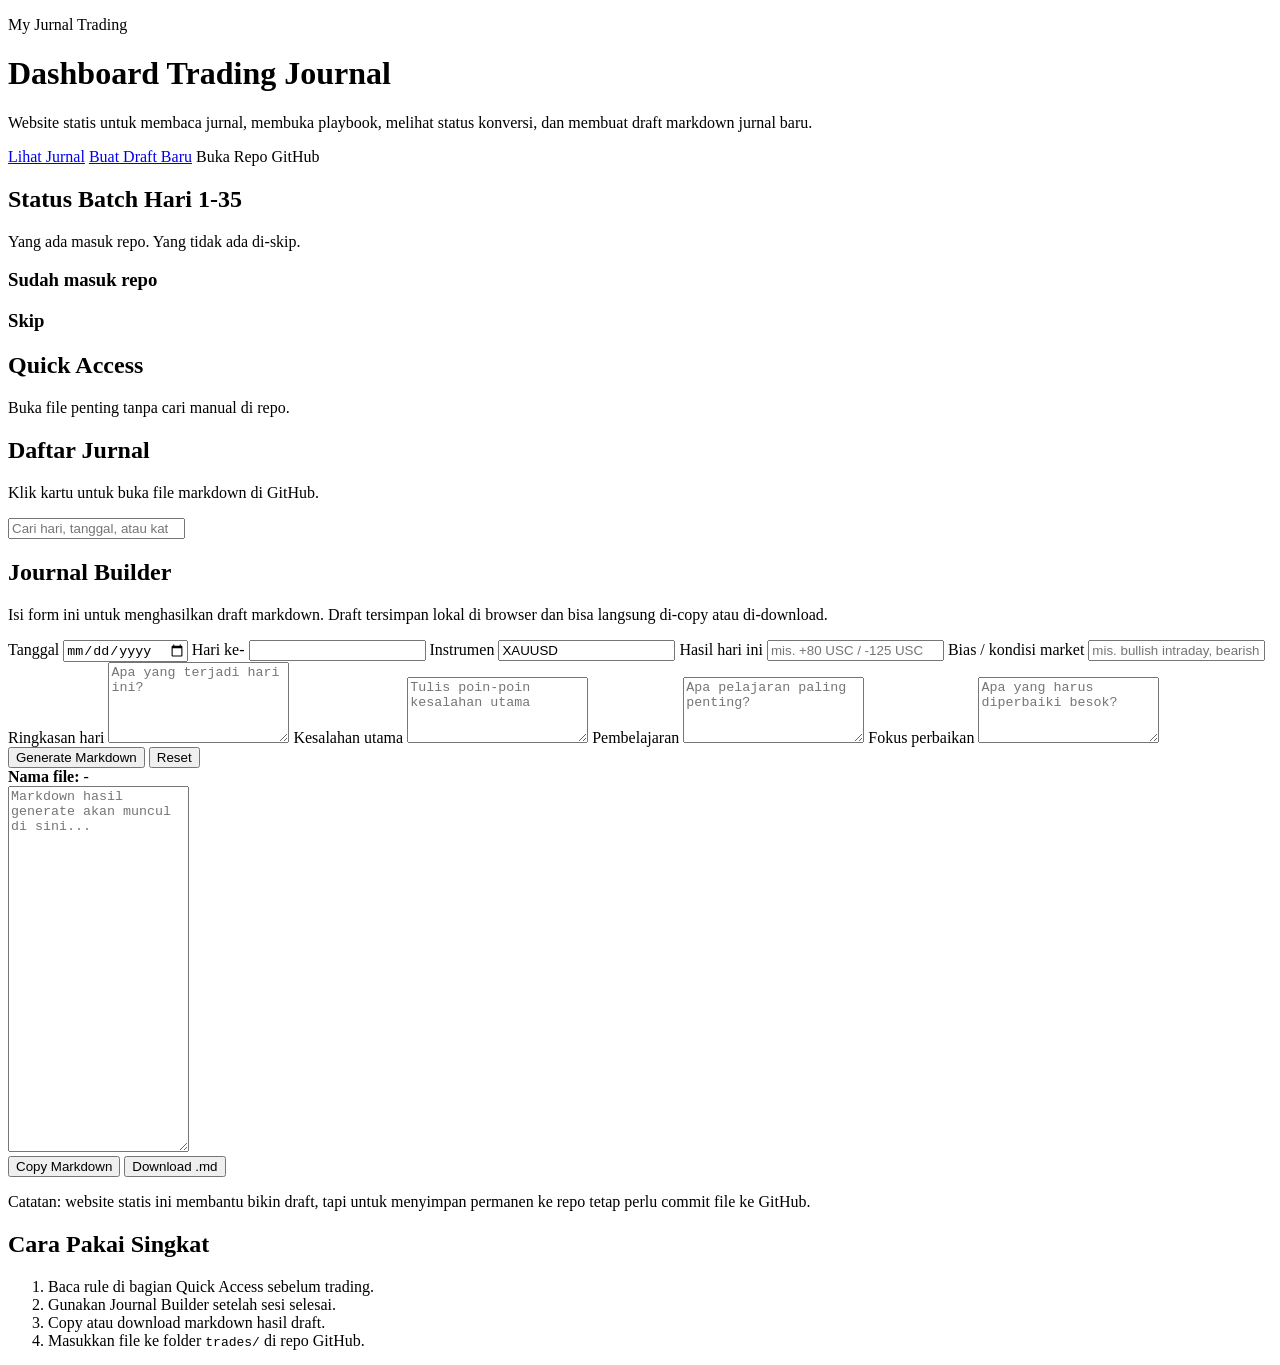
==== docs/index.html @ 9f1a11ec "Add GitHub Pages journal dashboard" ====
<!DOCTYPE html>
<html lang="id">
<head>
  <meta charset="UTF-8" />
  <meta name="viewport" content="width=device-width, initial-scale=1.0" />
  <title>My Jurnal Trading Dashboard</title>
  <link rel="stylesheet" href="./styles.css" />
</head>
<body>
  <header class="hero">
    <div class="hero-inner">
      <p class="eyebrow">My Jurnal Trading</p>
      <h1>Dashboard Trading Journal</h1>
      <p class="subtitle">Website statis untuk membaca jurnal, membuka playbook, melihat status konversi, dan membuat draft markdown jurnal baru.</p>
      <div class="hero-actions">
        <a class="btn primary" href="#journals">Lihat Jurnal</a>
        <a class="btn" href="#builder">Buat Draft Baru</a>
        <a class="btn" id="repo-link" target="_blank" rel="noreferrer">Buka Repo GitHub</a>
      </div>
    </div>
  </header>

  <main class="container">
    <section class="stats-grid" id="dashboard-stats"></section>

    <section class="panel">
      <div class="panel-head">
        <div>
          <h2>Status Batch Hari 1-35</h2>
          <p>Yang ada masuk repo. Yang tidak ada di-skip.</p>
        </div>
      </div>
      <div class="status-grid">
        <div>
          <h3>Sudah masuk repo</h3>
          <ul id="done-list" class="chip-list"></ul>
        </div>
        <div>
          <h3>Skip</h3>
          <ul id="skip-list" class="chip-list"></ul>
        </div>
      </div>
    </section>

    <section class="panel" id="playbook">
      <div class="panel-head">
        <div>
          <h2>Quick Access</h2>
          <p>Buka file penting tanpa cari manual di repo.</p>
        </div>
      </div>
      <div class="link-grid" id="quick-links"></div>
    </section>

    <section class="panel" id="journals">
      <div class="panel-head split">
        <div>
          <h2>Daftar Jurnal</h2>
          <p>Klik kartu untuk buka file markdown di GitHub.</p>
        </div>
        <input id="journal-search" class="search" type="search" placeholder="Cari hari, tanggal, atau kata kunci..." />
      </div>
      <div id="journal-grid" class="journal-grid"></div>
    </section>

    <section class="panel" id="builder">
      <div class="panel-head">
        <div>
          <h2>Journal Builder</h2>
          <p>Isi form ini untuk menghasilkan draft markdown. Draft tersimpan lokal di browser dan bisa langsung di-copy atau di-download.</p>
        </div>
      </div>
      <div class="builder-layout">
        <form id="journal-form" class="builder-form">
          <label>
            Tanggal
            <input type="date" id="entry-date" required />
          </label>
          <label>
            Hari ke-
            <input type="number" id="entry-day" min="1" required />
          </label>
          <label>
            Instrumen
            <input type="text" id="entry-instrument" placeholder="XAUUSD" value="XAUUSD" />
          </label>
          <label>
            Hasil hari ini
            <input type="text" id="entry-result" placeholder="mis. +80 USC / -125 USC" />
          </label>
          <label>
            Bias / kondisi market
            <input type="text" id="entry-bias" placeholder="mis. bullish intraday, bearish HTF" />
          </label>
          <label>
            Ringkasan hari
            <textarea id="entry-summary" rows="5" placeholder="Apa yang terjadi hari ini?"></textarea>
          </label>
          <label>
            Kesalahan utama
            <textarea id="entry-mistakes" rows="4" placeholder="Tulis poin-poin kesalahan utama"></textarea>
          </label>
          <label>
            Pembelajaran
            <textarea id="entry-lessons" rows="4" placeholder="Apa pelajaran paling penting?"></textarea>
          </label>
          <label>
            Fokus perbaikan
            <textarea id="entry-focus" rows="4" placeholder="Apa yang harus diperbaiki besok?"></textarea>
          </label>
          <div class="builder-actions">
            <button type="submit" class="btn primary">Generate Markdown</button>
            <button type="button" class="btn" id="clear-form">Reset</button>
          </div>
        </form>

        <div class="builder-output">
          <div class="output-meta">
            <strong>Nama file:</strong> <span id="suggested-filename">-</span>
          </div>
          <textarea id="markdown-output" rows="24" placeholder="Markdown hasil generate akan muncul di sini..."></textarea>
          <div class="builder-actions">
            <button type="button" class="btn primary" id="copy-markdown">Copy Markdown</button>
            <button type="button" class="btn" id="download-markdown">Download .md</button>
          </div>
          <p class="note">Catatan: website statis ini membantu bikin draft, tapi untuk menyimpan permanen ke repo tetap perlu commit file ke GitHub.</p>
        </div>
      </div>
    </section>

    <section class="panel">
      <div class="panel-head">
        <div>
          <h2>Cara Pakai Singkat</h2>
        </div>
      </div>
      <ol class="howto">
        <li>Baca rule di bagian Quick Access sebelum trading.</li>
        <li>Gunakan Journal Builder setelah sesi selesai.</li>
        <li>Copy atau download markdown hasil draft.</li>
        <li>Masukkan file ke folder <code>trades/</code> di repo GitHub.</li>
      </ol>
    </section>
  </main>

  <script src="./app.js"></script>
</body>
</html>
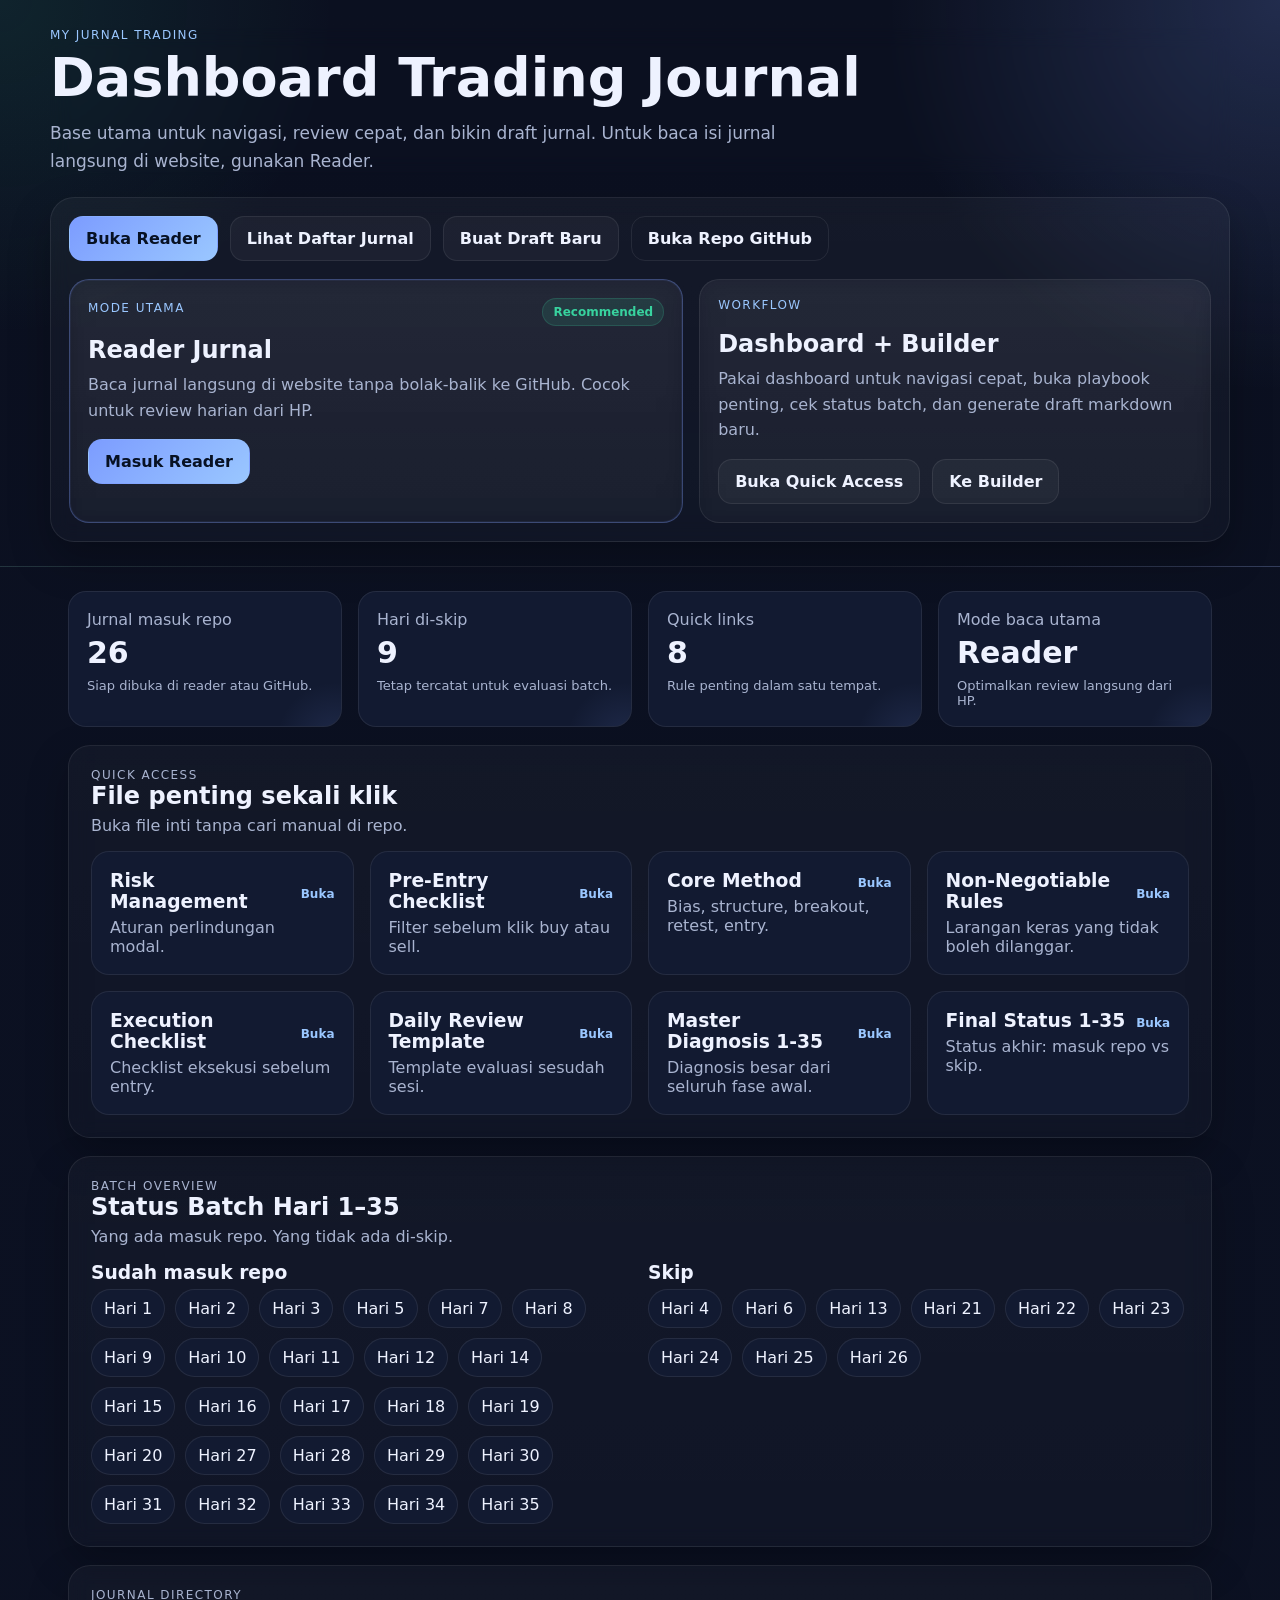
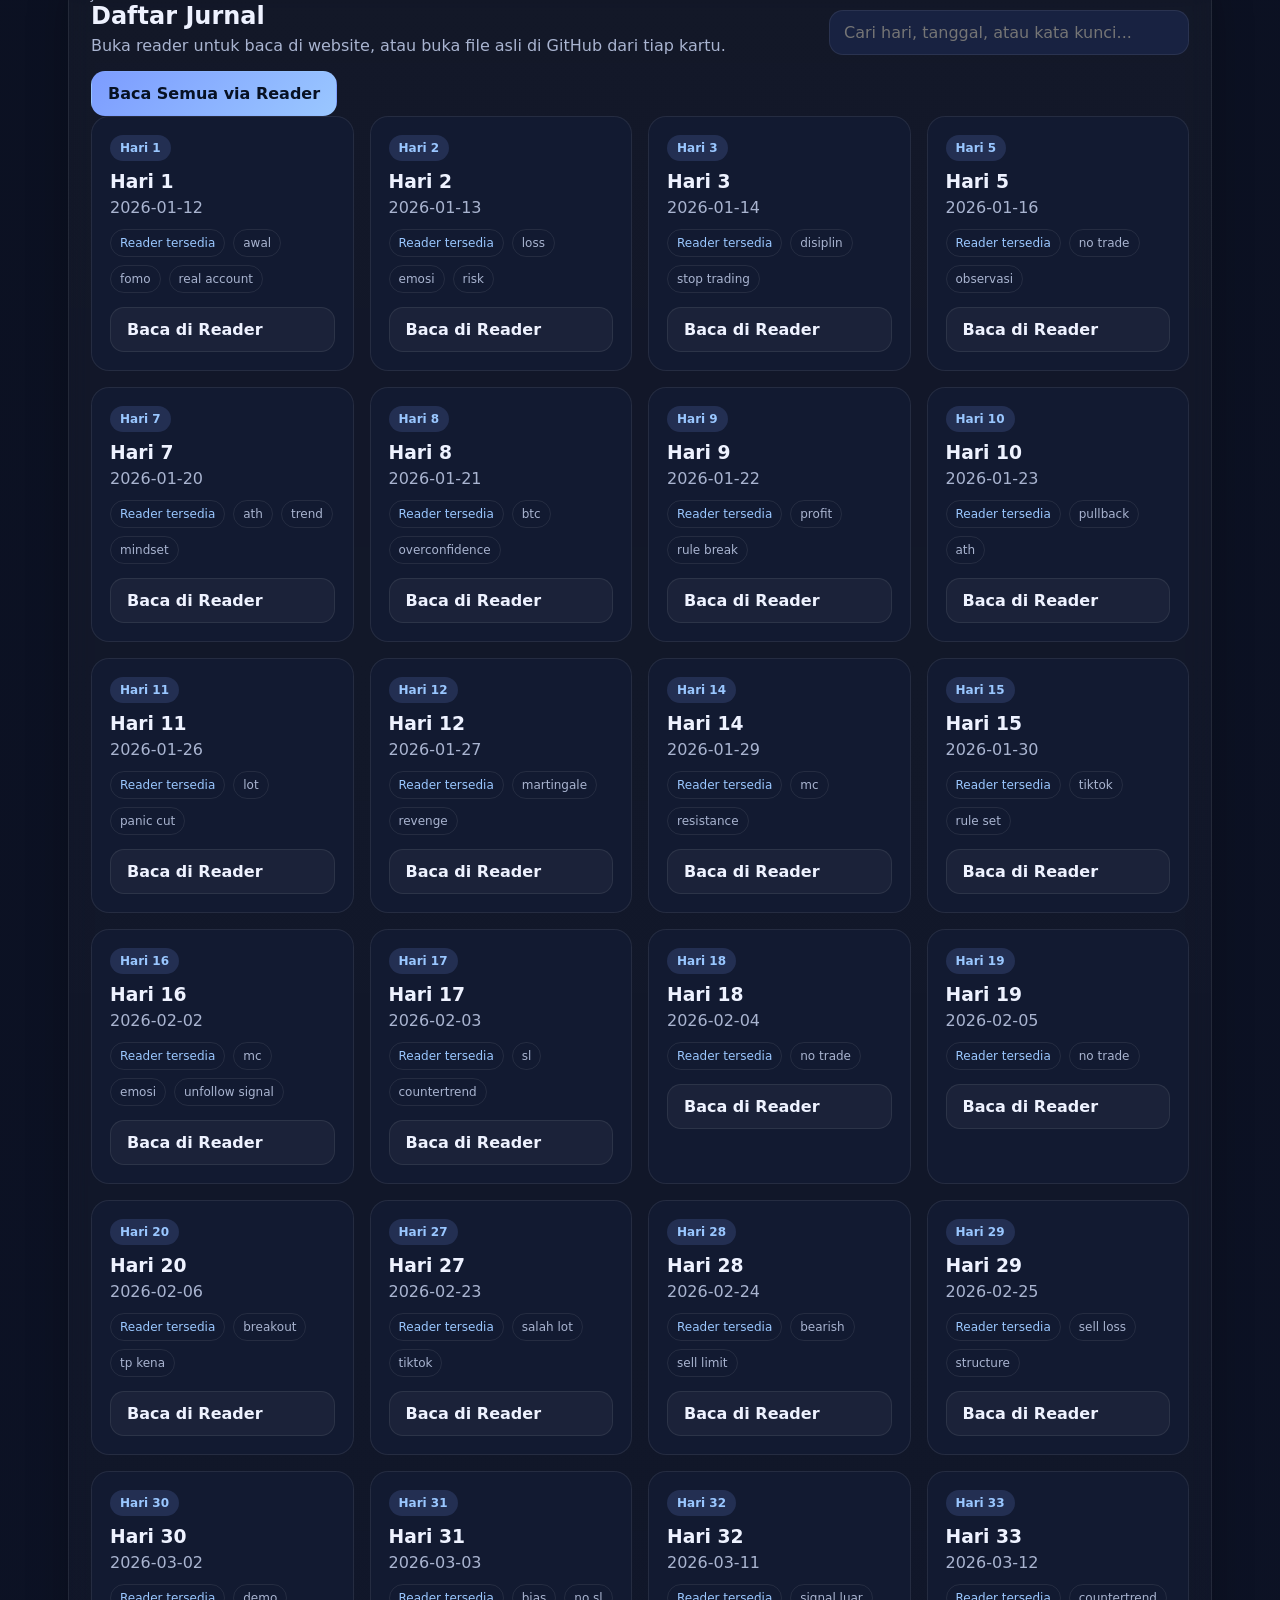
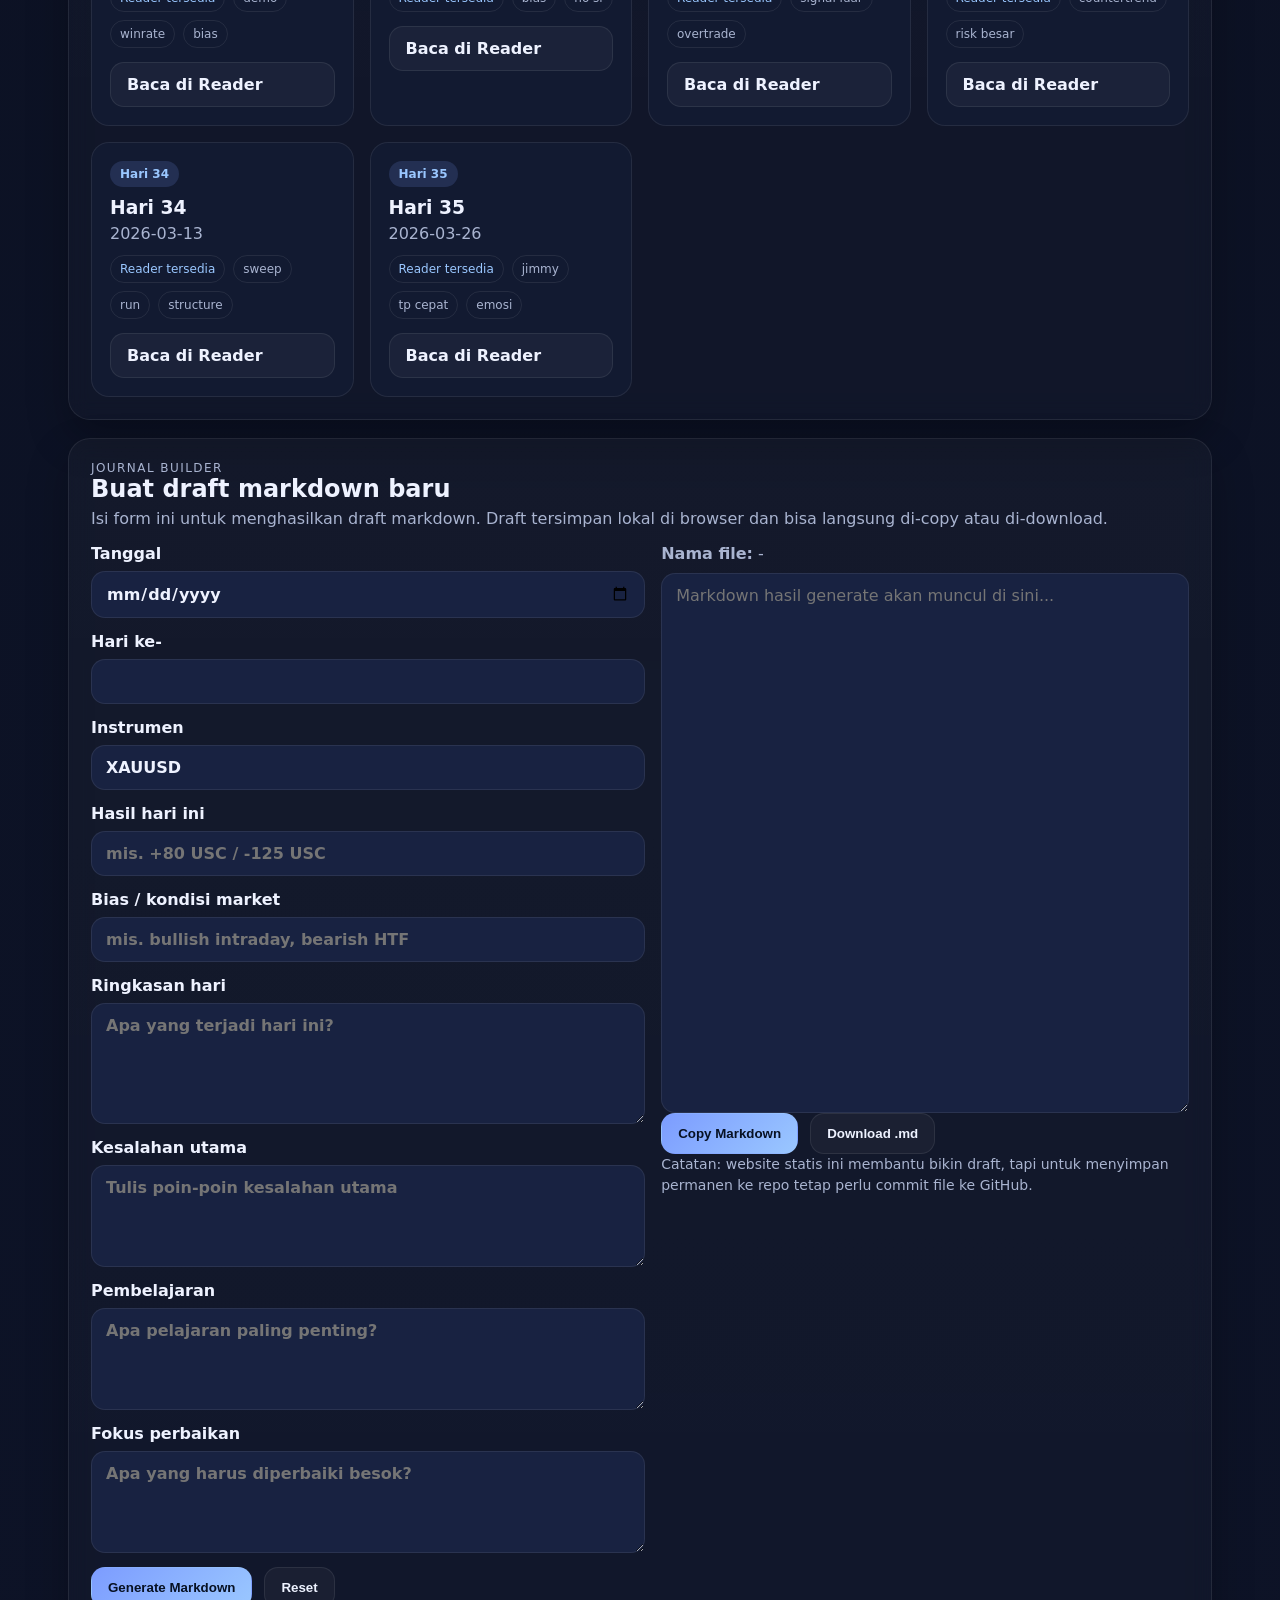
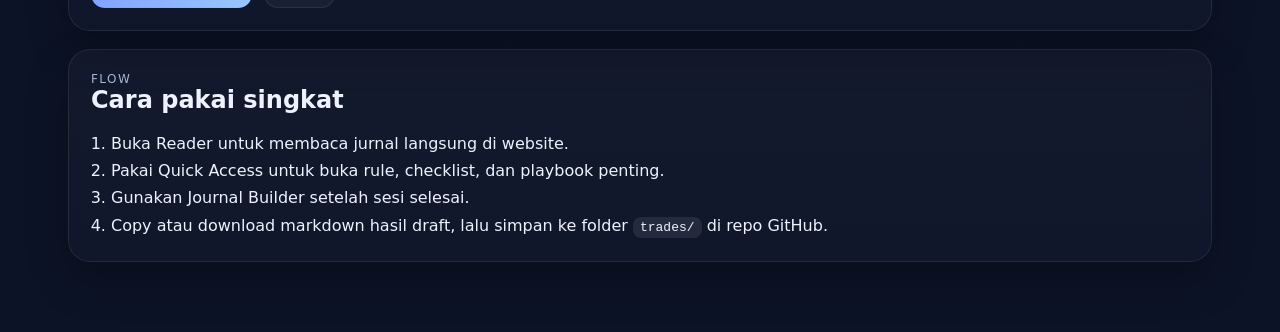
==== commit c89caa9d: "Refresh dashboard UX for reader-first mobile flow" ====
--- a/docs/index.html
+++ b/docs/index.html
@@ -4,18 +4,51 @@
   <meta charset="UTF-8" />
   <meta name="viewport" content="width=device-width, initial-scale=1.0" />
   <title>My Jurnal Trading Dashboard</title>
+  <meta name="description" content="Dashboard jurnal trading untuk navigasi cepat, membaca jurnal langsung, dan membuat draft markdown baru." />
   <link rel="stylesheet" href="./styles.css" />
 </head>
 <body>
   <header class="hero">
     <div class="hero-inner">
-      <p class="eyebrow">My Jurnal Trading</p>
-      <h1>Dashboard Trading Journal</h1>
-      <p class="subtitle">Website statis untuk membaca jurnal, membuka playbook, melihat status konversi, dan membuat draft markdown jurnal baru.</p>
-      <div class="hero-actions">
-        <a class="btn primary" href="#journals">Lihat Jurnal</a>
-        <a class="btn" href="#builder">Buat Draft Baru</a>
-        <a class="btn" id="repo-link" target="_blank" rel="noreferrer">Buka Repo GitHub</a>
+      <div class="hero-copy">
+        <p class="eyebrow">My Jurnal Trading</p>
+        <h1>Dashboard Trading Journal</h1>
+        <p class="subtitle">Base utama untuk navigasi, review cepat, dan bikin draft jurnal. Untuk baca isi jurnal langsung di website, gunakan Reader.</p>
+      </div>
+
+      <div class="hero-shell">
+        <div class="hero-actions">
+          <a class="btn primary" href="./reader.html">Buka Reader</a>
+          <a class="btn" href="#journals">Lihat Daftar Jurnal</a>
+          <a class="btn" href="#builder">Buat Draft Baru</a>
+          <a class="btn ghost" id="repo-link" target="_blank" rel="noreferrer">Buka Repo GitHub</a>
+        </div>
+
+        <section class="feature-spotlight" aria-label="Mode utama website">
+          <article class="mode-card featured">
+            <div class="mode-head">
+              <span class="mode-kicker">Mode utama</span>
+              <span class="mode-chip">Recommended</span>
+            </div>
+            <h2>Reader Jurnal</h2>
+            <p>Baca jurnal langsung di website tanpa bolak-balik ke GitHub. Cocok untuk review harian dari HP.</p>
+            <div class="mode-actions">
+              <a class="btn primary" href="./reader.html">Masuk Reader</a>
+            </div>
+          </article>
+
+          <article class="mode-card">
+            <div class="mode-head">
+              <span class="mode-kicker">Workflow</span>
+            </div>
+            <h2>Dashboard + Builder</h2>
+            <p>Pakai dashboard untuk navigasi cepat, buka playbook penting, cek status batch, dan generate draft markdown baru.</p>
+            <div class="mode-actions">
+              <a class="btn" href="#playbook">Buka Quick Access</a>
+              <a class="btn" href="#builder">Ke Builder</a>
+            </div>
+          </article>
+        </section>
       </div>
     </div>
   </header>
@@ -23,10 +56,22 @@
   <main class="container">
     <section class="stats-grid" id="dashboard-stats"></section>
 
+    <section class="panel" id="playbook">
+      <div class="panel-head">
+        <div>
+          <p class="section-kicker">Quick Access</p>
+          <h2>File penting sekali klik</h2>
+          <p>Buka file inti tanpa cari manual di repo.</p>
+        </div>
+      </div>
+      <div class="link-grid" id="quick-links"></div>
+    </section>
+
     <section class="panel">
       <div class="panel-head">
         <div>
-          <h2>Status Batch Hari 1-35</h2>
+          <p class="section-kicker">Batch Overview</p>
+          <h2>Status Batch Hari 1–35</h2>
           <p>Yang ada masuk repo. Yang tidak ada di-skip.</p>
         </div>
       </div>
@@ -42,23 +87,19 @@
       </div>
     </section>
 
-    <section class="panel" id="playbook">
-      <div class="panel-head">
-        <div>
-          <h2>Quick Access</h2>
-          <p>Buka file penting tanpa cari manual di repo.</p>
-        </div>
-      </div>
-      <div class="link-grid" id="quick-links"></div>
-    </section>
-
     <section class="panel" id="journals">
       <div class="panel-head split">
         <div>
+          <p class="section-kicker">Journal Directory</p>
           <h2>Daftar Jurnal</h2>
-          <p>Klik kartu untuk buka file markdown di GitHub.</p>
+          <p>Buka reader untuk baca di website, atau buka file asli di GitHub dari tiap kartu.</p>
         </div>
-        <input id="journal-search" class="search" type="search" placeholder="Cari hari, tanggal, atau kata kunci..." />
+        <div class="search-wrap">
+          <input id="journal-search" class="search" type="search" placeholder="Cari hari, tanggal, atau kata kunci..." />
+        </div>
+      </div>
+      <div class="section-actions">
+        <a class="btn primary" href="./reader.html">Baca Semua via Reader</a>
       </div>
       <div id="journal-grid" class="journal-grid"></div>
     </section>
@@ -66,7 +107,8 @@
     <section class="panel" id="builder">
       <div class="panel-head">
         <div>
-          <h2>Journal Builder</h2>
+          <p class="section-kicker">Journal Builder</p>
+          <h2>Buat draft markdown baru</h2>
           <p>Isi form ini untuk menghasilkan draft markdown. Draft tersimpan lokal di browser dan bisa langsung di-copy atau di-download.</p>
         </div>
       </div>
@@ -131,18 +173,19 @@
     <section class="panel">
       <div class="panel-head">
         <div>
-          <h2>Cara Pakai Singkat</h2>
+          <p class="section-kicker">Flow</p>
+          <h2>Cara pakai singkat</h2>
         </div>
       </div>
       <ol class="howto">
-        <li>Baca rule di bagian Quick Access sebelum trading.</li>
+        <li>Buka Reader untuk membaca jurnal langsung di website.</li>
+        <li>Pakai Quick Access untuk buka rule, checklist, dan playbook penting.</li>
         <li>Gunakan Journal Builder setelah sesi selesai.</li>
-        <li>Copy atau download markdown hasil draft.</li>
-        <li>Masukkan file ke folder <code>trades/</code> di repo GitHub.</li>
+        <li>Copy atau download markdown hasil draft, lalu simpan ke folder <code>trades/</code> di repo GitHub.</li>
       </ol>
     </section>
   </main>
 
   <script src="./app.js"></script>
 </body>
-</html>+</html>
--- a/docs/styles.css
+++ b/docs/styles.css
@@ -0,0 +1,484 @@
+:root {
+  --bg: #0b1020;
+  --bg-2: #0d1327;
+  --panel: #121a31;
+  --panel-2: #182241;
+  --panel-3: #0f1730;
+  --text: #eef2ff;
+  --muted: #a9b4d0;
+  --primary: #7c9cff;
+  --primary-2: #9ac7ff;
+  --border: rgba(255,255,255,0.08);
+  --border-strong: rgba(124,156,255,0.28);
+  --good: #38d39f;
+  --warn: #ffb648;
+  --shadow: 0 18px 40px rgba(0,0,0,0.25);
+}
+
+* { box-sizing: border-box; }
+html { scroll-behavior: smooth; }
+body {
+  margin: 0;
+  font-family: Inter, ui-sans-serif, system-ui, -apple-system, BlinkMacSystemFont, "Segoe UI", sans-serif;
+  background: linear-gradient(180deg, var(--bg) 0%, var(--bg-2) 100%);
+  color: var(--text);
+}
+
+a { color: inherit; }
+
+.hero {
+  padding: 28px 18px 24px;
+  border-bottom: 1px solid var(--border);
+  background:
+    radial-gradient(circle at top right, rgba(124,156,255,0.20), transparent 28%),
+    radial-gradient(circle at top left, rgba(56,211,159,0.10), transparent 24%);
+}
+
+.hero-inner,
+.container {
+  max-width: 1180px;
+  margin: 0 auto;
+}
+
+.hero-inner {
+  display: grid;
+  gap: 22px;
+}
+
+.hero-copy,
+.hero-shell,
+.panel,
+.stat-card,
+.link-card,
+.journal-card,
+.mode-card {
+  backdrop-filter: blur(10px);
+}
+
+.hero-shell {
+  background: linear-gradient(180deg, rgba(255,255,255,0.04), rgba(255,255,255,0.025));
+  border: 1px solid var(--border);
+  border-radius: 24px;
+  padding: 18px;
+  box-shadow: var(--shadow);
+}
+
+.eyebrow,
+.section-kicker,
+.mode-kicker {
+  color: var(--primary-2);
+  text-transform: uppercase;
+  letter-spacing: 0.12em;
+  font-size: 12px;
+  margin: 0 0 8px;
+}
+
+h1 {
+  margin: 0;
+  font-size: clamp(32px, 6vw, 54px);
+  line-height: 1.02;
+}
+
+.subtitle {
+  max-width: 760px;
+  color: var(--muted);
+  font-size: 17px;
+  line-height: 1.65;
+  margin: 14px 0 0;
+}
+
+.hero-actions,
+.builder-actions,
+.mode-actions,
+.section-actions {
+  display: flex;
+  flex-wrap: wrap;
+  gap: 12px;
+}
+
+.hero-actions {
+  margin-bottom: 18px;
+}
+
+.btn {
+  appearance: none;
+  border: 1px solid var(--border);
+  background: rgba(255,255,255,0.04);
+  color: var(--text);
+  padding: 12px 16px;
+  border-radius: 14px;
+  font-weight: 700;
+  text-decoration: none;
+  cursor: pointer;
+  transition: transform 0.18s ease, border-color 0.18s ease, background 0.18s ease;
+}
+
+.btn:hover {
+  transform: translateY(-1px);
+  border-color: var(--border-strong);
+}
+
+.btn.primary {
+  background: linear-gradient(135deg, var(--primary), var(--primary-2));
+  color: #071123;
+  border-color: transparent;
+}
+
+.btn.ghost {
+  background: transparent;
+}
+
+.feature-spotlight {
+  display: grid;
+  grid-template-columns: 1.2fr 1fr;
+  gap: 16px;
+}
+
+.mode-card {
+  background: linear-gradient(180deg, rgba(255,255,255,0.04), rgba(255,255,255,0.02));
+  border: 1px solid var(--border);
+  border-radius: 20px;
+  padding: 18px;
+}
+
+.mode-card.featured {
+  border-color: rgba(124,156,255,0.34);
+  box-shadow: inset 0 0 0 1px rgba(124,156,255,0.08);
+}
+
+.mode-head {
+  display: flex;
+  justify-content: space-between;
+  gap: 12px;
+  align-items: center;
+  margin-bottom: 10px;
+}
+
+.mode-chip {
+  display: inline-flex;
+  align-items: center;
+  padding: 6px 10px;
+  border-radius: 999px;
+  background: rgba(56,211,159,0.12);
+  color: var(--good);
+  font-size: 12px;
+  font-weight: 700;
+  border: 1px solid rgba(56,211,159,0.18);
+}
+
+.mode-card h2 {
+  margin: 0 0 8px;
+  font-size: 24px;
+}
+
+.mode-card p {
+  margin: 0;
+  color: var(--muted);
+  line-height: 1.6;
+}
+
+.mode-actions {
+  margin-top: 16px;
+}
+
+.container {
+  padding: 24px 18px 70px;
+}
+
+.stats-grid,
+.link-grid,
+.journal-grid,
+.status-grid,
+.builder-layout {
+  display: grid;
+  gap: 16px;
+}
+
+.stats-grid { grid-template-columns: repeat(auto-fit, minmax(190px, 1fr)); }
+.link-grid { grid-template-columns: repeat(auto-fit, minmax(230px, 1fr)); }
+.journal-grid { grid-template-columns: repeat(auto-fit, minmax(260px, 1fr)); }
+.status-grid { grid-template-columns: repeat(auto-fit, minmax(280px, 1fr)); }
+.builder-layout { grid-template-columns: 1.05fr 1fr; }
+
+.panel {
+  background: linear-gradient(180deg, rgba(255,255,255,0.03), rgba(255,255,255,0.02));
+  border: 1px solid var(--border);
+  border-radius: 22px;
+  padding: 22px;
+  margin-top: 18px;
+  box-shadow: var(--shadow);
+}
+
+.panel-head {
+  margin-bottom: 16px;
+}
+
+.panel-head.split {
+  display: flex;
+  gap: 16px;
+  align-items: end;
+  justify-content: space-between;
+}
+
+.panel h2,
+.panel h3 {
+  margin: 0 0 6px;
+}
+
+.panel p {
+  margin: 0;
+  color: var(--muted);
+}
+
+.search-wrap {
+  width: 100%;
+  max-width: 360px;
+}
+
+.search,
+.builder-form input,
+.builder-form textarea,
+#markdown-output {
+  width: 100%;
+  border-radius: 14px;
+  background: var(--panel-2);
+  color: var(--text);
+  border: 1px solid var(--border);
+  padding: 12px 14px;
+  font: inherit;
+}
+
+.stat-card,
+.link-card,
+.journal-card {
+  background: var(--panel);
+  border: 1px solid var(--border);
+  border-radius: 18px;
+  padding: 18px;
+  transition: transform 0.18s ease, border-color 0.18s ease, background 0.18s ease;
+}
+
+.stat-card {
+  position: relative;
+  overflow: hidden;
+}
+
+.stat-card::after {
+  content: "";
+  position: absolute;
+  inset: auto -20% -55% auto;
+  width: 120px;
+  height: 120px;
+  border-radius: 50%;
+  background: radial-gradient(circle, rgba(124,156,255,0.12), transparent 68%);
+}
+
+.stat-card .value {
+  font-size: 30px;
+  font-weight: 800;
+  margin-top: 6px;
+}
+
+.stat-card .label,
+.meta,
+.tagline {
+  color: var(--muted);
+}
+
+.stat-card .hint {
+  margin-top: 8px;
+  font-size: 13px;
+  color: var(--muted);
+}
+
+.link-card a,
+.journal-card a {
+  color: var(--text);
+  text-decoration: none;
+  display: block;
+}
+
+.link-card:hover,
+.journal-card:hover,
+.stat-card:hover {
+  transform: translateY(-2px);
+  border-color: rgba(124,156,255,0.45);
+}
+
+.card-top {
+  display: flex;
+  align-items: center;
+  justify-content: space-between;
+  gap: 10px;
+}
+
+.card-action {
+  font-size: 12px;
+  color: var(--primary-2);
+  font-weight: 700;
+}
+
+.reader-link {
+  margin-top: 14px;
+}
+
+.chip-list {
+  display: flex;
+  flex-wrap: wrap;
+  gap: 10px;
+  list-style: none;
+  padding: 0;
+  margin: 0;
+}
+
+.chip-list li {
+  padding: 9px 12px;
+  background: var(--panel);
+  border: 1px solid var(--border);
+  border-radius: 999px;
+}
+
+.builder-form {
+  display: grid;
+  gap: 14px;
+}
+
+.builder-form label {
+  display: grid;
+  gap: 8px;
+  font-weight: 600;
+}
+
+.builder-output {
+  display: flex;
+  flex-direction: column;
+}
+
+.output-meta {
+  margin-bottom: 10px;
+  color: var(--muted);
+}
+
+#markdown-output {
+  min-height: 540px;
+  resize: vertical;
+}
+
+.note {
+  font-size: 14px;
+  line-height: 1.5;
+  color: var(--muted);
+}
+
+.howto {
+  margin: 0;
+  padding-left: 20px;
+  color: var(--text);
+  line-height: 1.7;
+}
+
+code {
+  background: rgba(255,255,255,0.08);
+  padding: 3px 7px;
+  border-radius: 8px;
+}
+
+.day-badge {
+  display: inline-block;
+  padding: 6px 10px;
+  border-radius: 999px;
+  font-size: 12px;
+  font-weight: 700;
+  background: rgba(124,156,255,0.16);
+  color: var(--primary-2);
+  margin-bottom: 10px;
+}
+
+.tag-row {
+  display: flex;
+  flex-wrap: wrap;
+  gap: 8px;
+  margin-top: 12px;
+}
+
+.tag {
+  font-size: 12px;
+  padding: 6px 9px;
+  border-radius: 999px;
+  border: 1px solid var(--border);
+  color: var(--muted);
+}
+
+.tag.good { color: var(--good); }
+.tag.warn { color: var(--warn); }
+.tag.reader { color: var(--primary-2); }
+
+@media (max-width: 900px) {
+  .feature-spotlight,
+  .builder-layout {
+    grid-template-columns: 1fr;
+  }
+
+  .panel-head.split {
+    align-items: stretch;
+    flex-direction: column;
+  }
+
+  .search-wrap {
+    max-width: none;
+  }
+
+  .panel,
+  .hero-shell {
+    padding: 18px;
+  }
+
+  .container {
+    padding-top: 18px;
+  }
+}
+
+@media (max-width: 640px) {
+  .hero {
+    padding: 18px 14px 18px;
+  }
+
+  .container {
+    padding: 18px 14px 56px;
+  }
+
+  .panel,
+  .hero-shell {
+    border-radius: 18px;
+    padding: 16px;
+  }
+
+  .btn {
+    width: 100%;
+    justify-content: center;
+    text-align: center;
+  }
+
+  .hero-actions,
+  .builder-actions,
+  .mode-actions,
+  .section-actions {
+    flex-direction: column;
+  }
+
+  h1 {
+    font-size: clamp(28px, 9vw, 40px);
+  }
+
+  .subtitle {
+    font-size: 15px;
+  }
+
+  .stat-card .value {
+    font-size: 26px;
+  }
+
+  #markdown-output {
+    min-height: 360px;
+  }
+}
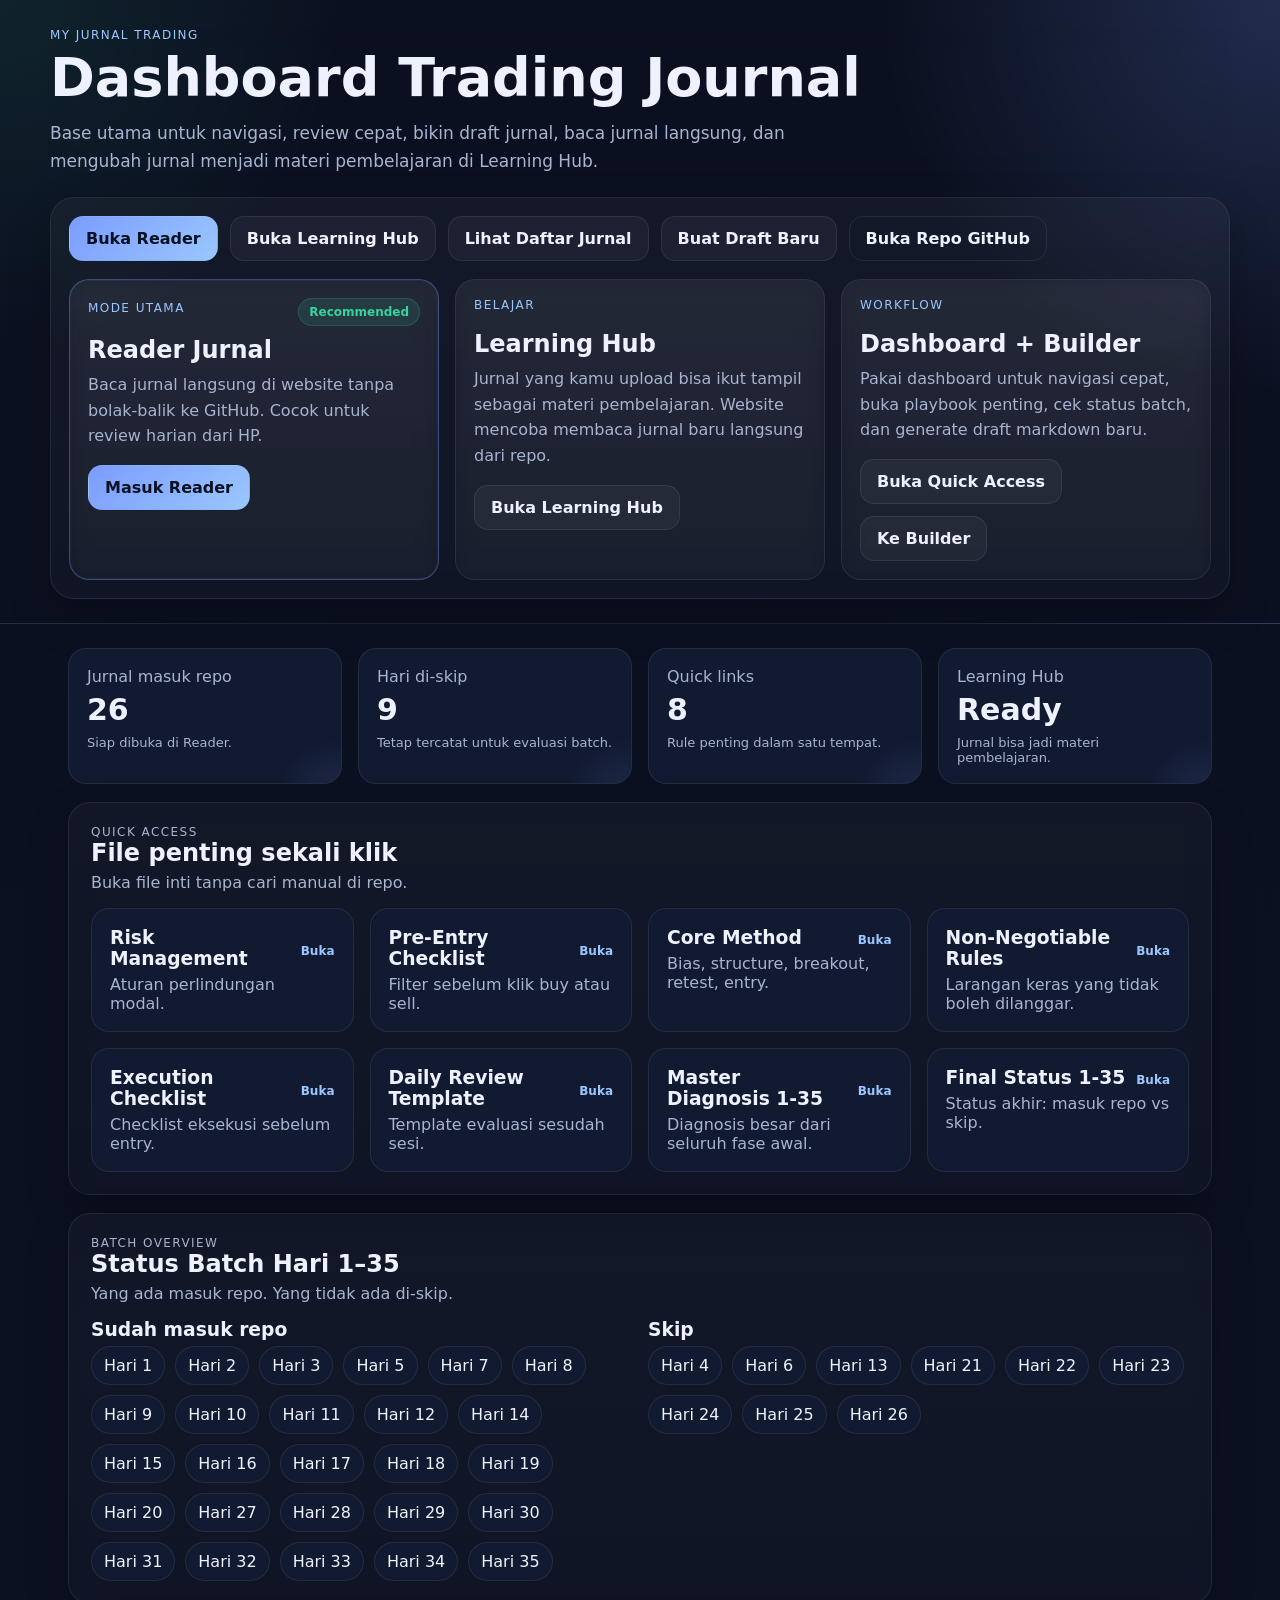
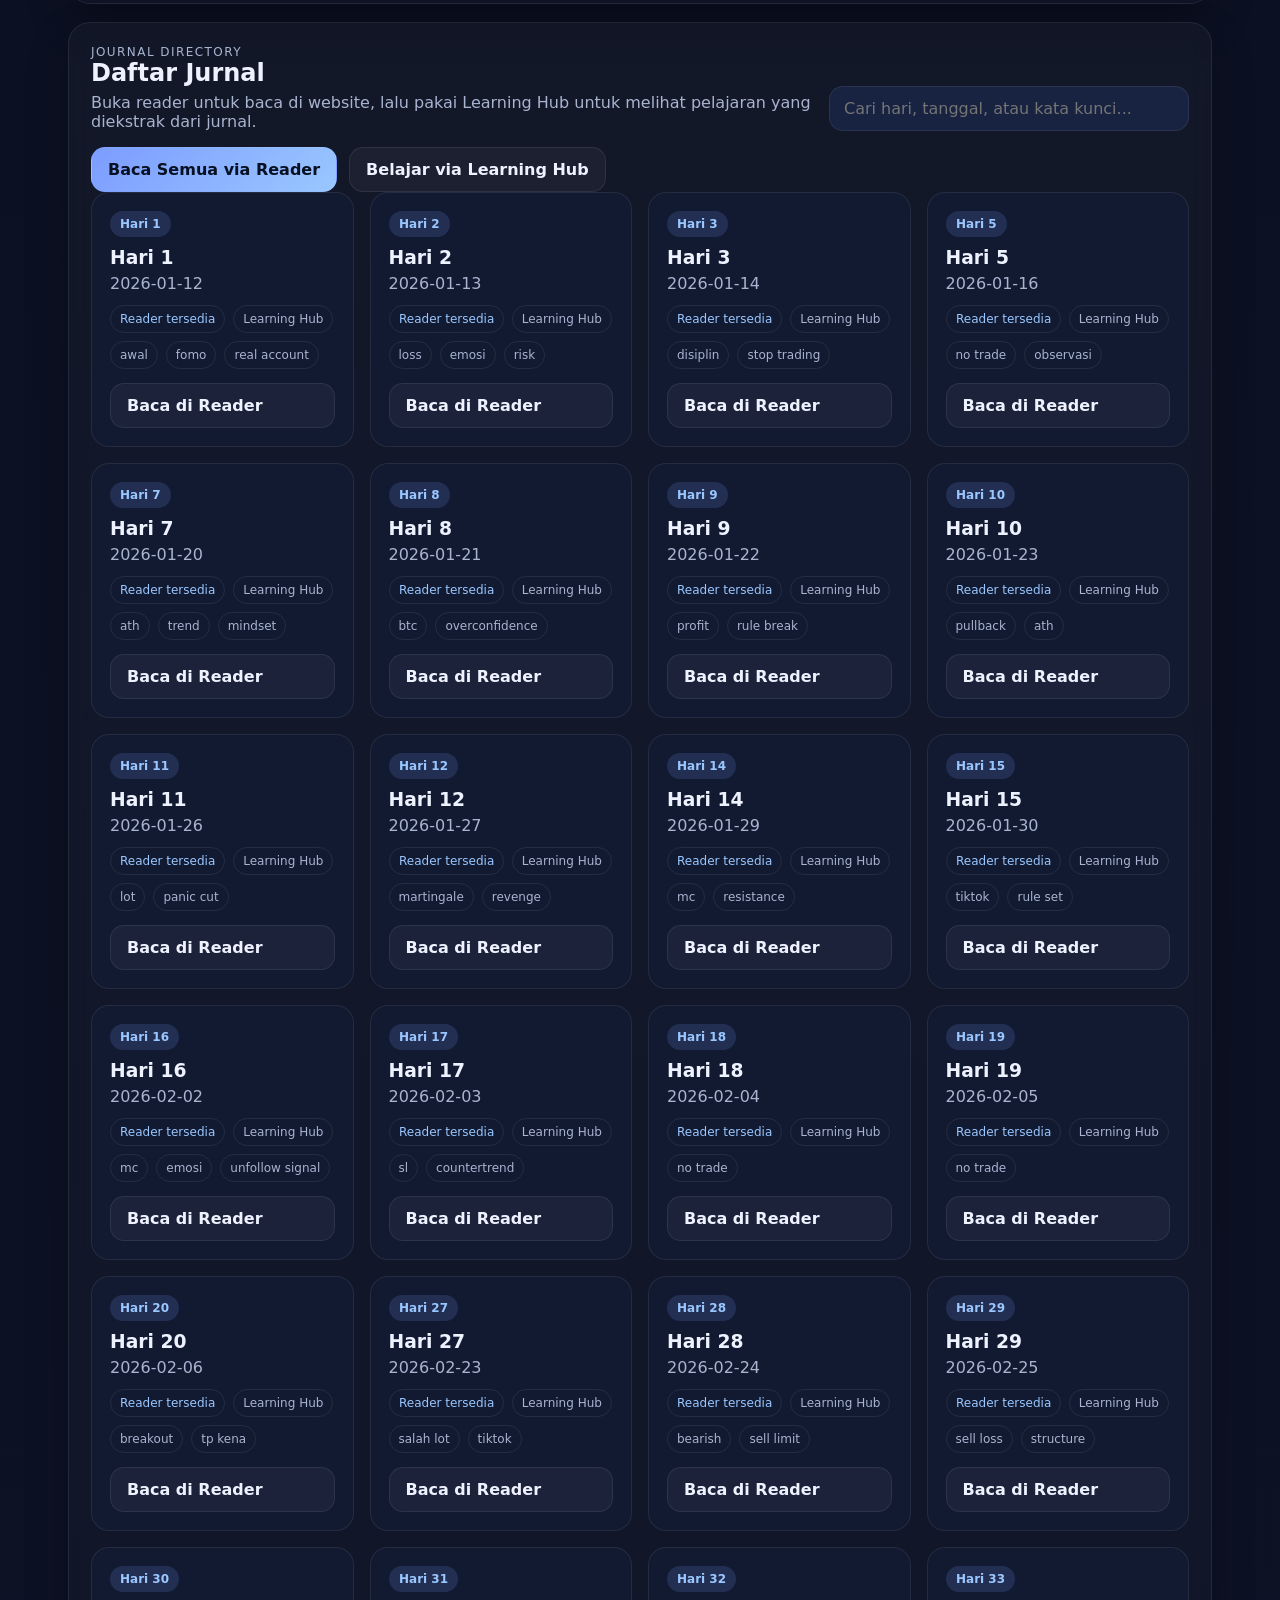
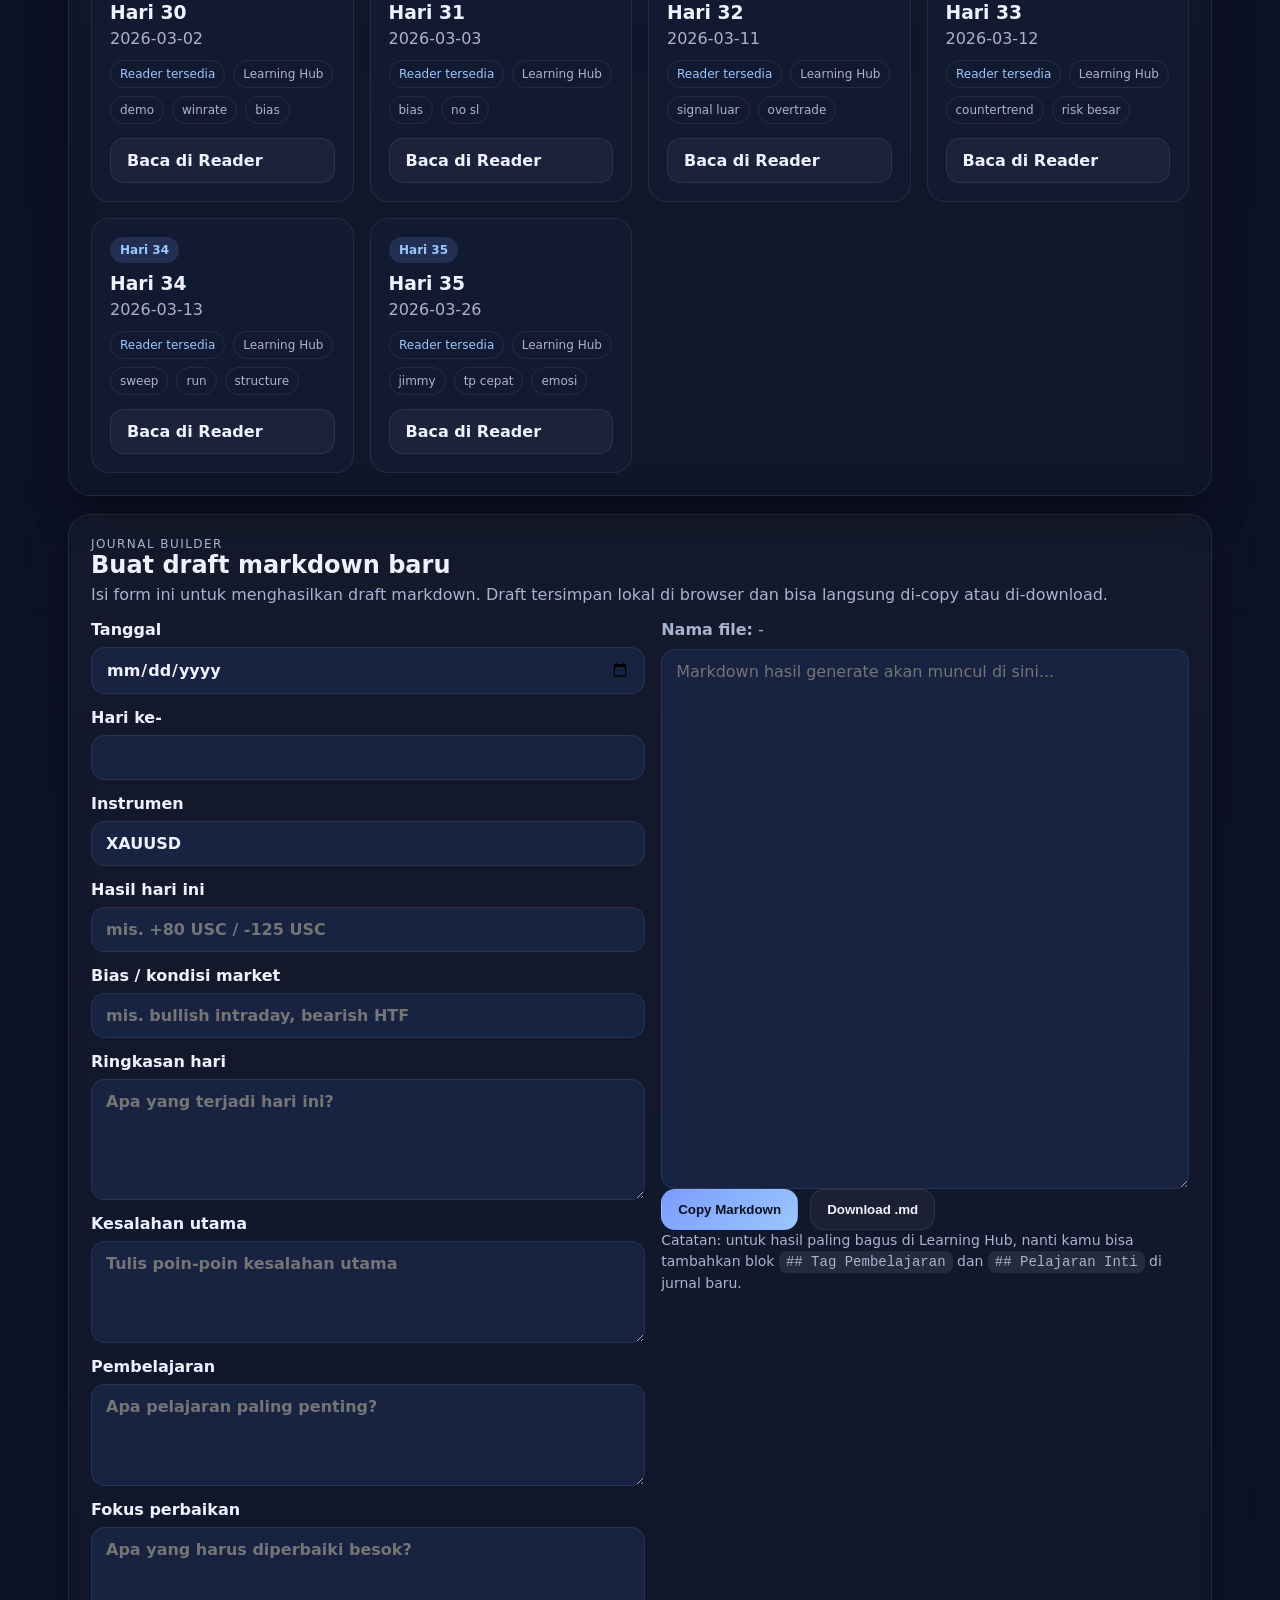
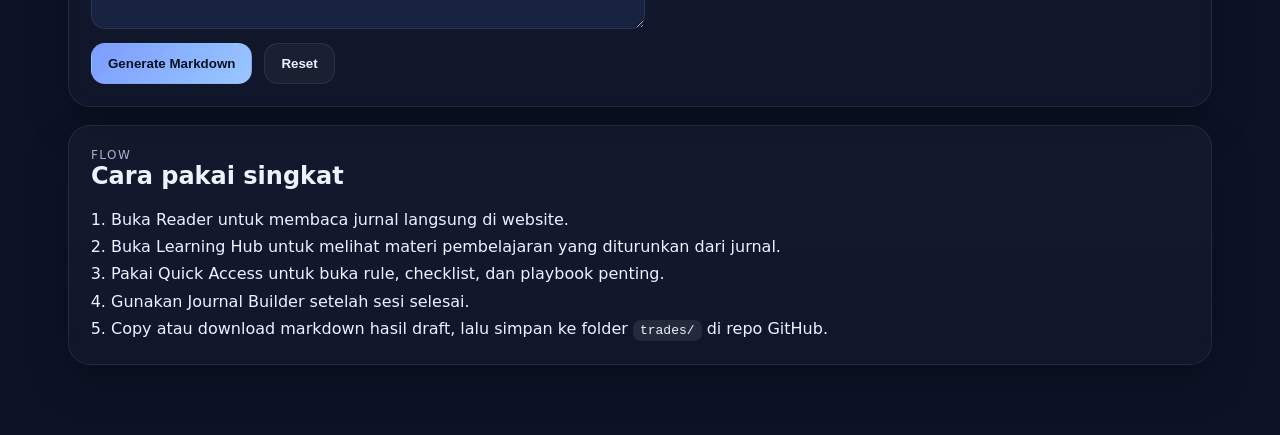
==== commit c2a9dcd0: "Add Learning Hub and semi-automatic journal ingestion" ====
--- a/docs/index.html
+++ b/docs/index.html
@@ -4,7 +4,7 @@
   <meta charset="UTF-8" />
   <meta name="viewport" content="width=device-width, initial-scale=1.0" />
   <title>My Jurnal Trading Dashboard</title>
-  <meta name="description" content="Dashboard jurnal trading untuk navigasi cepat, membaca jurnal langsung, dan membuat draft markdown baru." />
+  <meta name="description" content="Dashboard jurnal trading untuk navigasi cepat, membaca jurnal langsung, dan belajar dari jurnal trading di Learning Hub." />
   <link rel="stylesheet" href="./styles.css" />
 </head>
 <body>
@@ -13,12 +13,13 @@
       <div class="hero-copy">
         <p class="eyebrow">My Jurnal Trading</p>
         <h1>Dashboard Trading Journal</h1>
-        <p class="subtitle">Base utama untuk navigasi, review cepat, dan bikin draft jurnal. Untuk baca isi jurnal langsung di website, gunakan Reader.</p>
+        <p class="subtitle">Base utama untuk navigasi, review cepat, bikin draft jurnal, baca jurnal langsung, dan mengubah jurnal menjadi materi pembelajaran di Learning Hub.</p>
       </div>
 
       <div class="hero-shell">
         <div class="hero-actions">
           <a class="btn primary" href="./reader.html">Buka Reader</a>
+          <a class="btn" href="./learn.html">Buka Learning Hub</a>
           <a class="btn" href="#journals">Lihat Daftar Jurnal</a>
           <a class="btn" href="#builder">Buat Draft Baru</a>
           <a class="btn ghost" id="repo-link" target="_blank" rel="noreferrer">Buka Repo GitHub</a>
@@ -39,6 +40,17 @@
 
           <article class="mode-card">
             <div class="mode-head">
+              <span class="mode-kicker">Belajar</span>
+            </div>
+            <h2>Learning Hub</h2>
+            <p>Jurnal yang kamu upload bisa ikut tampil sebagai materi pembelajaran. Website mencoba membaca jurnal baru langsung dari repo.</p>
+            <div class="mode-actions">
+              <a class="btn" href="./learn.html">Buka Learning Hub</a>
+            </div>
+          </article>
+
+          <article class="mode-card">
+            <div class="mode-head">
               <span class="mode-kicker">Workflow</span>
             </div>
             <h2>Dashboard + Builder</h2>
@@ -92,7 +104,7 @@
         <div>
           <p class="section-kicker">Journal Directory</p>
           <h2>Daftar Jurnal</h2>
-          <p>Buka reader untuk baca di website, atau buka file asli di GitHub dari tiap kartu.</p>
+          <p>Buka reader untuk baca di website, lalu pakai Learning Hub untuk melihat pelajaran yang diekstrak dari jurnal.</p>
         </div>
         <div class="search-wrap">
           <input id="journal-search" class="search" type="search" placeholder="Cari hari, tanggal, atau kata kunci..." />
@@ -100,6 +112,7 @@
       </div>
       <div class="section-actions">
         <a class="btn primary" href="./reader.html">Baca Semua via Reader</a>
+        <a class="btn" href="./learn.html">Belajar via Learning Hub</a>
       </div>
       <div id="journal-grid" class="journal-grid"></div>
     </section>
@@ -165,7 +178,7 @@
             <button type="button" class="btn primary" id="copy-markdown">Copy Markdown</button>
             <button type="button" class="btn" id="download-markdown">Download .md</button>
           </div>
-          <p class="note">Catatan: website statis ini membantu bikin draft, tapi untuk menyimpan permanen ke repo tetap perlu commit file ke GitHub.</p>
+          <p class="note">Catatan: untuk hasil paling bagus di Learning Hub, nanti kamu bisa tambahkan blok <code>## Tag Pembelajaran</code> dan <code>## Pelajaran Inti</code> di jurnal baru.</p>
         </div>
       </div>
     </section>
@@ -179,6 +192,7 @@
       </div>
       <ol class="howto">
         <li>Buka Reader untuk membaca jurnal langsung di website.</li>
+        <li>Buka Learning Hub untuk melihat materi pembelajaran yang diturunkan dari jurnal.</li>
         <li>Pakai Quick Access untuk buka rule, checklist, dan playbook penting.</li>
         <li>Gunakan Journal Builder setelah sesi selesai.</li>
         <li>Copy atau download markdown hasil draft, lalu simpan ke folder <code>trades/</code> di repo GitHub.</li>
--- a/docs/styles.css
+++ b/docs/styles.css
@@ -130,7 +130,7 @@
 
 .feature-spotlight {
   display: grid;
-  grid-template-columns: 1.2fr 1fr;
+  grid-template-columns: repeat(auto-fit, minmax(240px, 1fr));
   gap: 16px;
 }
 
@@ -414,7 +414,6 @@
 .tag.reader { color: var(--primary-2); }
 
 @media (max-width: 900px) {
-  .feature-spotlight,
   .builder-layout {
     grid-template-columns: 1fr;
   }
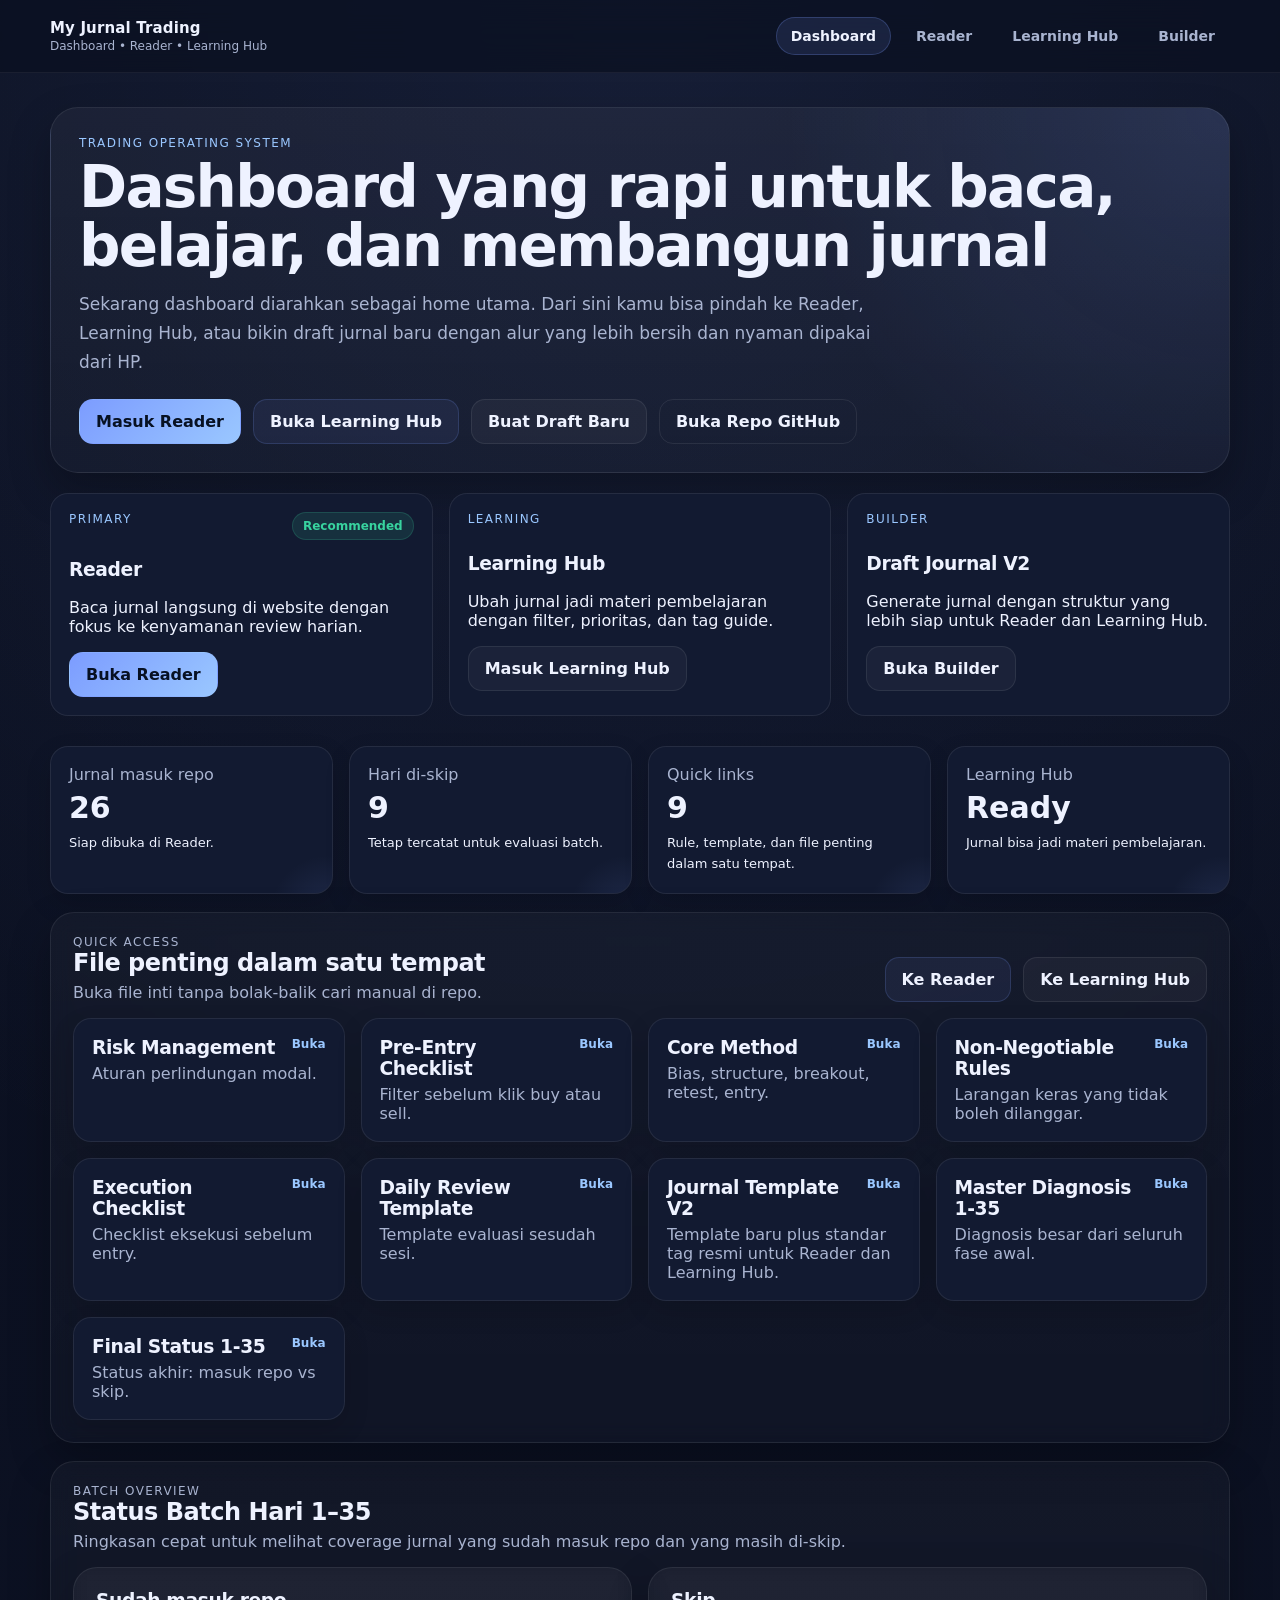
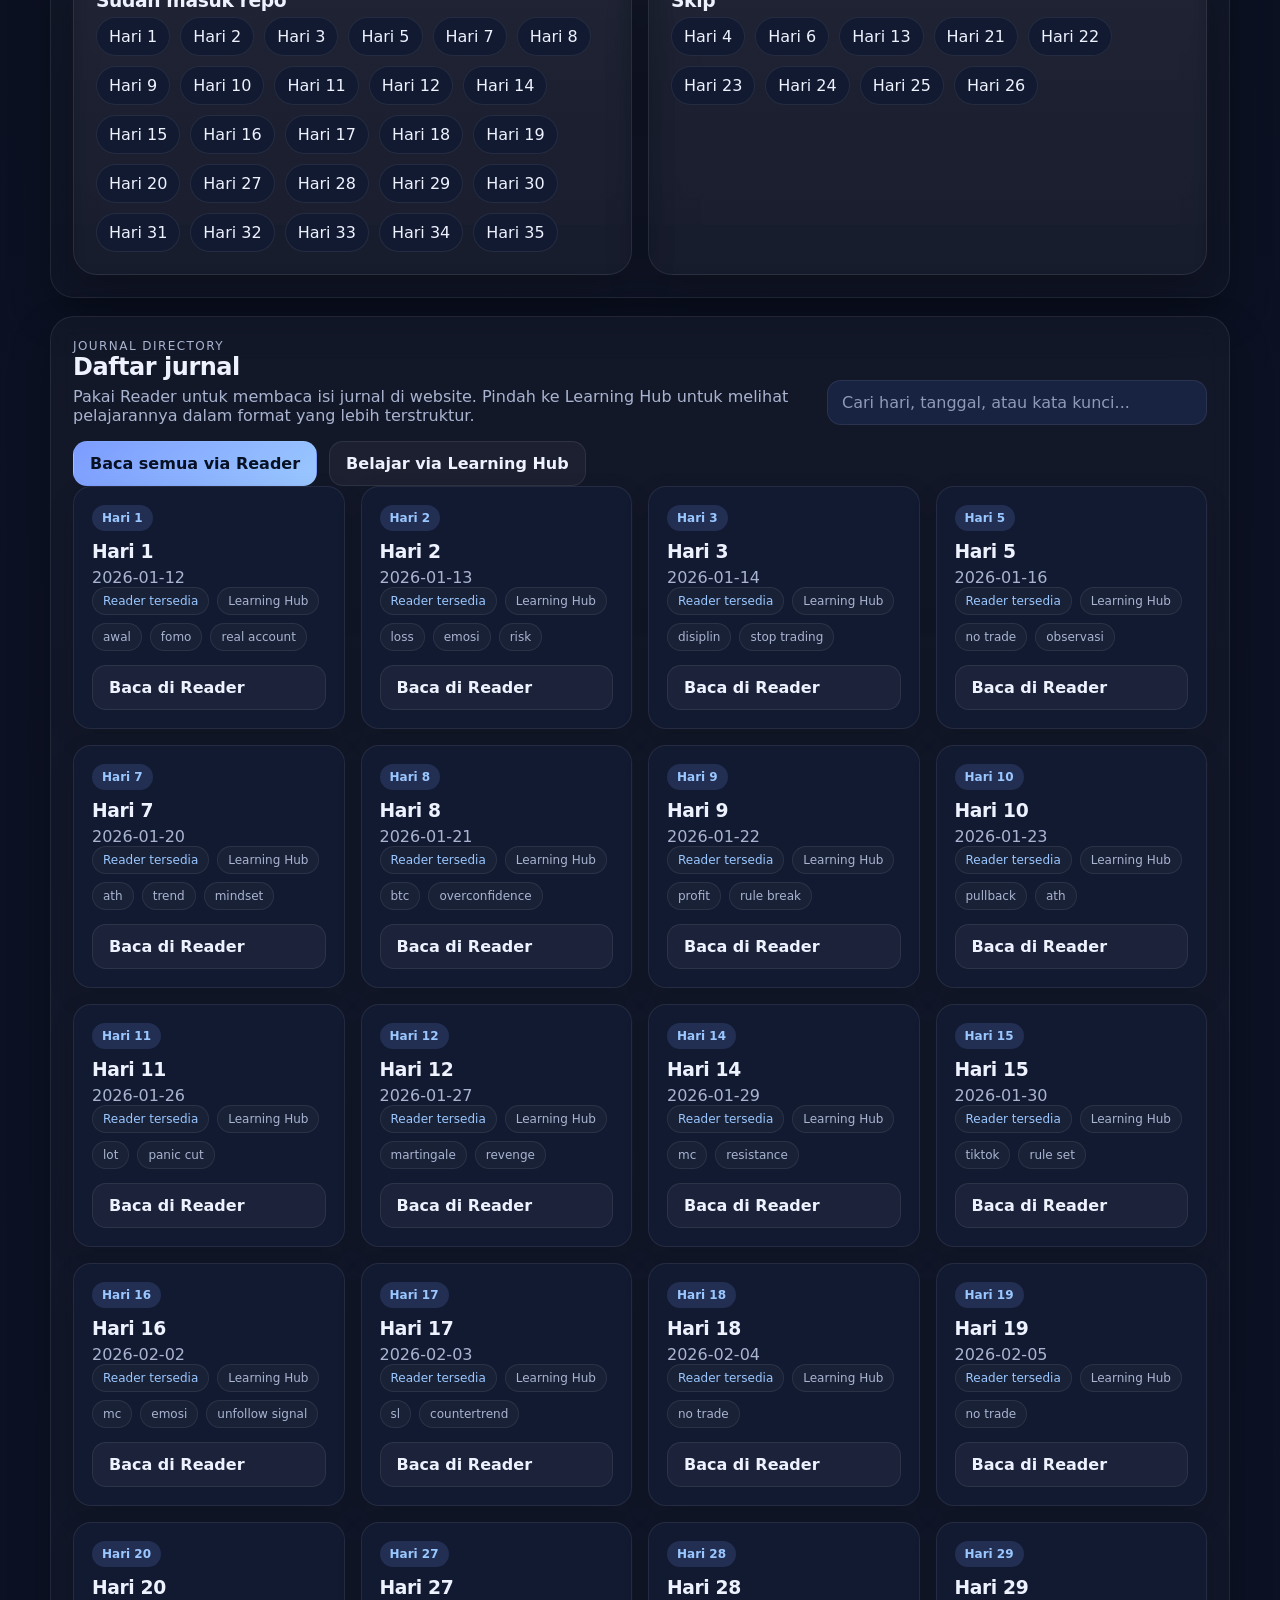
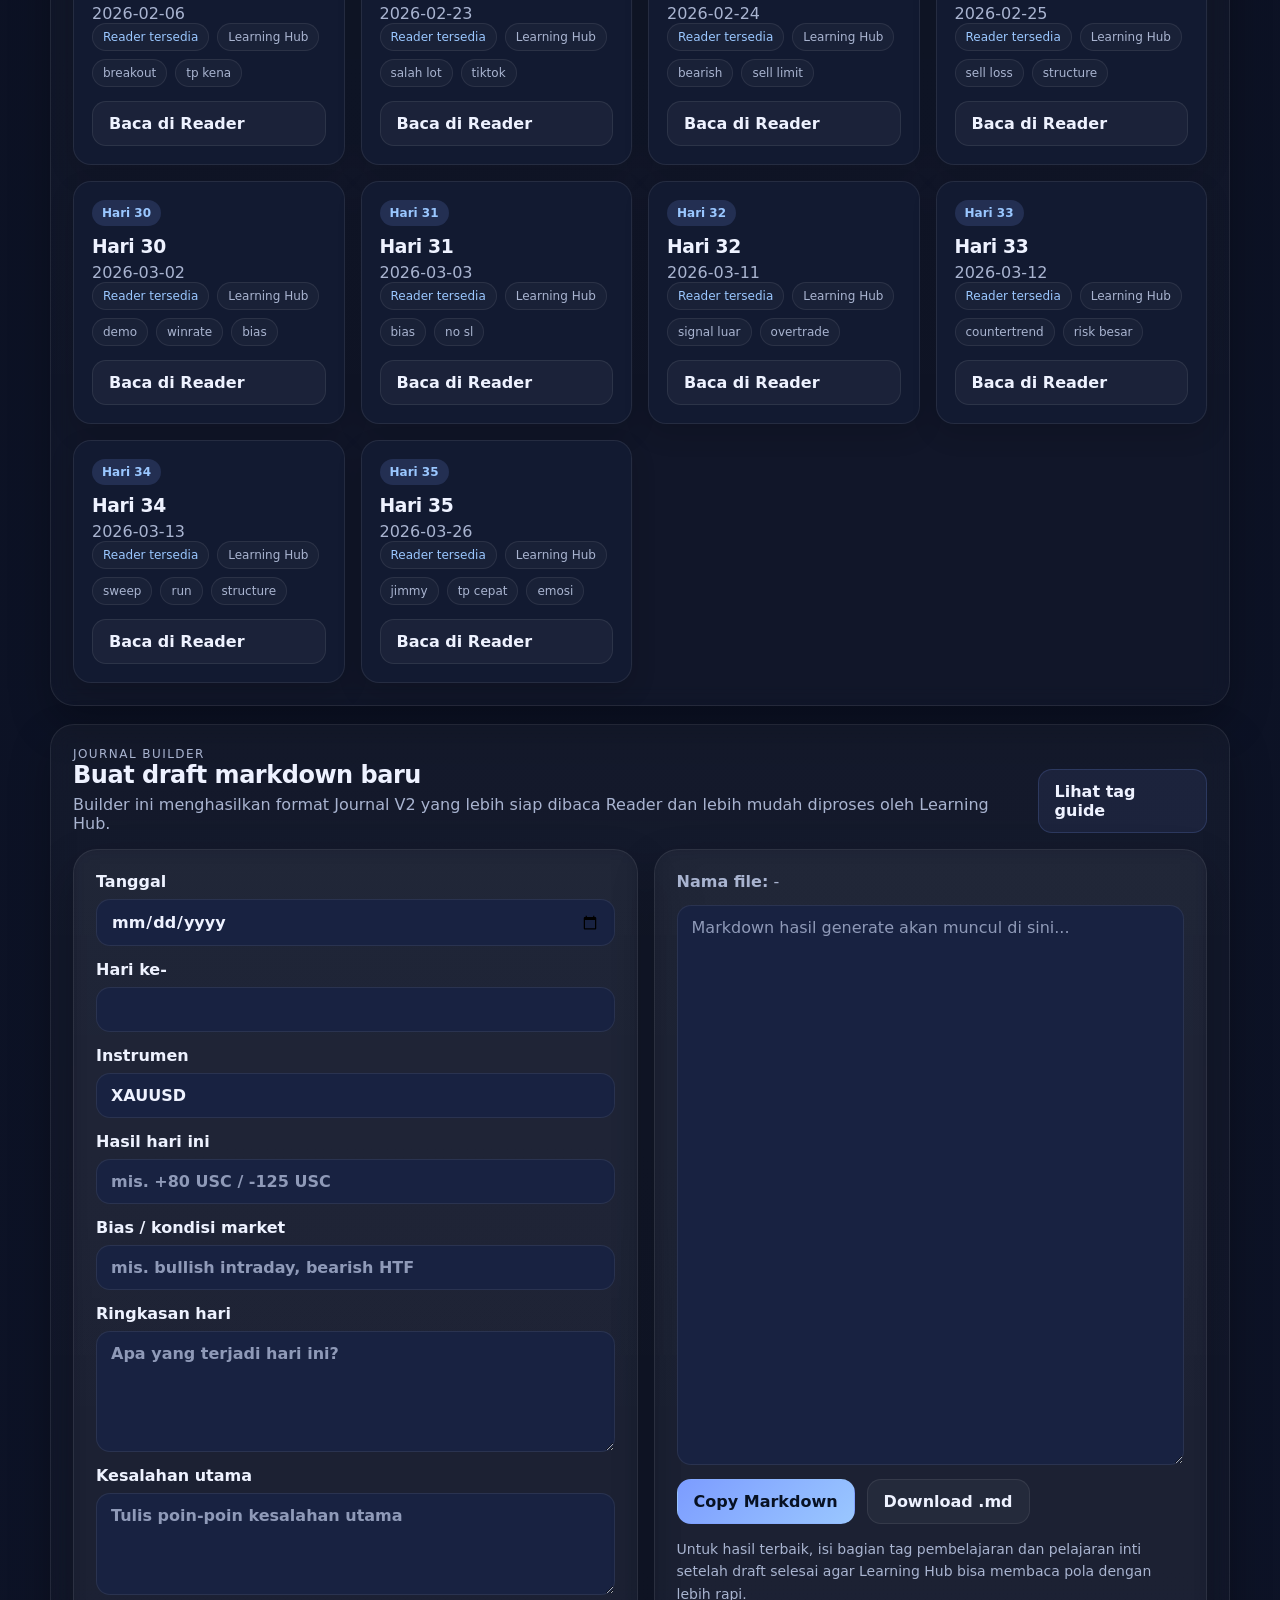
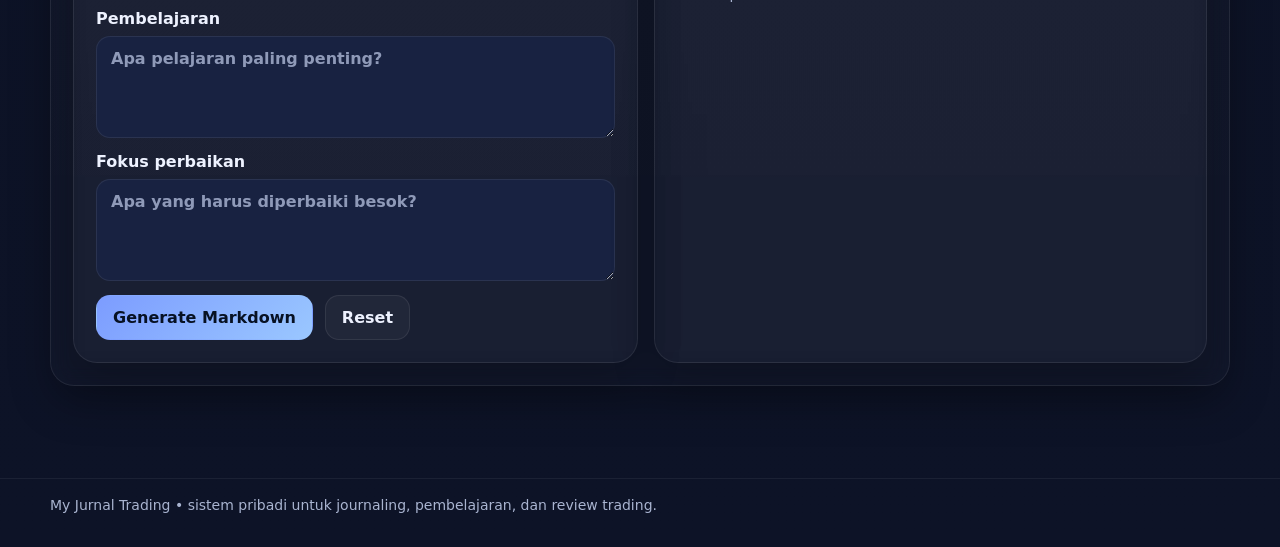
==== commit 4fc9f832: "Refine navigation and professionalize site UI" ====
--- a/docs/index.html
+++ b/docs/index.html
@@ -8,197 +8,202 @@
   <link rel="stylesheet" href="./styles.css" />
 </head>
 <body>
-  <header class="hero">
-    <div class="hero-inner">
-      <div class="hero-copy">
-        <p class="eyebrow">My Jurnal Trading</p>
-        <h1>Dashboard Trading Journal</h1>
-        <p class="subtitle">Base utama untuk navigasi, review cepat, bikin draft jurnal, baca jurnal langsung, dan mengubah jurnal menjadi materi pembelajaran di Learning Hub.</p>
+  <div class="site-shell">
+    <header class="site-topbar">
+      <div class="topbar-inner">
+        <a class="brand" href="./">
+          <span class="brand-title">My Jurnal Trading</span>
+          <span class="brand-subtitle">Dashboard • Reader • Learning Hub</span>
+        </a>
+        <nav class="topnav" aria-label="Navigasi utama">
+          <a class="topnav-link is-active" href="./">Dashboard</a>
+          <a class="topnav-link" href="./reader.html">Reader</a>
+          <a class="topnav-link" href="./learn.html">Learning Hub</a>
+          <a class="topnav-link" href="#builder">Builder</a>
+        </nav>
       </div>
-
-      <div class="hero-shell">
-        <div class="hero-actions">
-          <a class="btn primary" href="./reader.html">Buka Reader</a>
-          <a class="btn" href="./learn.html">Buka Learning Hub</a>
-          <a class="btn" href="#journals">Lihat Daftar Jurnal</a>
-          <a class="btn" href="#builder">Buat Draft Baru</a>
-          <a class="btn ghost" id="repo-link" target="_blank" rel="noreferrer">Buka Repo GitHub</a>
-        </div>
-
-        <section class="feature-spotlight" aria-label="Mode utama website">
+    </header>
+
+    <header class="hero">
+      <div class="hero-inner">
+        <section class="hero-card">
+          <p class="eyebrow">Trading Operating System</p>
+          <h1>Dashboard yang rapi untuk baca, belajar, dan membangun jurnal</h1>
+          <p class="subtitle">Sekarang dashboard diarahkan sebagai home utama. Dari sini kamu bisa pindah ke Reader, Learning Hub, atau bikin draft jurnal baru dengan alur yang lebih bersih dan nyaman dipakai dari HP.</p>
+          <div class="hero-actions">
+            <a class="btn primary" href="./reader.html">Masuk Reader</a>
+            <a class="btn subtle" href="./learn.html">Buka Learning Hub</a>
+            <a class="btn" href="#builder">Buat Draft Baru</a>
+            <a class="btn ghost" id="repo-link" target="_blank" rel="noreferrer">Buka Repo GitHub</a>
+          </div>
+        </section>
+
+        <section class="quick-overview" aria-label="Ringkasan mode utama">
           <article class="mode-card featured">
             <div class="mode-head">
-              <span class="mode-kicker">Mode utama</span>
+              <span class="mode-kicker">Primary</span>
               <span class="mode-chip">Recommended</span>
             </div>
-            <h2>Reader Jurnal</h2>
-            <p>Baca jurnal langsung di website tanpa bolak-balik ke GitHub. Cocok untuk review harian dari HP.</p>
+            <h3>Reader</h3>
+            <p>Baca jurnal langsung di website dengan fokus ke kenyamanan review harian.</p>
             <div class="mode-actions">
-              <a class="btn primary" href="./reader.html">Masuk Reader</a>
+              <a class="btn primary" href="./reader.html">Buka Reader</a>
             </div>
           </article>
-
           <article class="mode-card">
             <div class="mode-head">
-              <span class="mode-kicker">Belajar</span>
-            </div>
-            <h2>Learning Hub</h2>
-            <p>Jurnal yang kamu upload bisa ikut tampil sebagai materi pembelajaran. Website mencoba membaca jurnal baru langsung dari repo.</p>
+              <span class="mode-kicker">Learning</span>
+            </div>
+            <h3>Learning Hub</h3>
+            <p>Ubah jurnal jadi materi pembelajaran dengan filter, prioritas, dan tag guide.</p>
             <div class="mode-actions">
-              <a class="btn" href="./learn.html">Buka Learning Hub</a>
+              <a class="btn" href="./learn.html">Masuk Learning Hub</a>
             </div>
           </article>
-
           <article class="mode-card">
             <div class="mode-head">
-              <span class="mode-kicker">Workflow</span>
-            </div>
-            <h2>Dashboard + Builder</h2>
-            <p>Pakai dashboard untuk navigasi cepat, buka playbook penting, cek status batch, dan generate draft markdown baru.</p>
+              <span class="mode-kicker">Builder</span>
+            </div>
+            <h3>Draft Journal V2</h3>
+            <p>Generate jurnal dengan struktur yang lebih siap untuk Reader dan Learning Hub.</p>
             <div class="mode-actions">
-              <a class="btn" href="#playbook">Buka Quick Access</a>
-              <a class="btn" href="#builder">Ke Builder</a>
+              <a class="btn" href="#builder">Buka Builder</a>
             </div>
           </article>
         </section>
       </div>
-    </div>
-  </header>
-
-  <main class="container">
-    <section class="stats-grid" id="dashboard-stats"></section>
-
-    <section class="panel" id="playbook">
-      <div class="panel-head">
-        <div>
-          <p class="section-kicker">Quick Access</p>
-          <h2>File penting sekali klik</h2>
-          <p>Buka file inti tanpa cari manual di repo.</p>
-        </div>
-      </div>
-      <div class="link-grid" id="quick-links"></div>
-    </section>
-
-    <section class="panel">
-      <div class="panel-head">
-        <div>
-          <p class="section-kicker">Batch Overview</p>
-          <h2>Status Batch Hari 1–35</h2>
-          <p>Yang ada masuk repo. Yang tidak ada di-skip.</p>
-        </div>
-      </div>
-      <div class="status-grid">
-        <div>
-          <h3>Sudah masuk repo</h3>
-          <ul id="done-list" class="chip-list"></ul>
-        </div>
-        <div>
-          <h3>Skip</h3>
-          <ul id="skip-list" class="chip-list"></ul>
-        </div>
-      </div>
-    </section>
-
-    <section class="panel" id="journals">
-      <div class="panel-head split">
-        <div>
-          <p class="section-kicker">Journal Directory</p>
-          <h2>Daftar Jurnal</h2>
-          <p>Buka reader untuk baca di website, lalu pakai Learning Hub untuk melihat pelajaran yang diekstrak dari jurnal.</p>
-        </div>
-        <div class="search-wrap">
-          <input id="journal-search" class="search" type="search" placeholder="Cari hari, tanggal, atau kata kunci..." />
-        </div>
-      </div>
-      <div class="section-actions">
-        <a class="btn primary" href="./reader.html">Baca Semua via Reader</a>
-        <a class="btn" href="./learn.html">Belajar via Learning Hub</a>
-      </div>
-      <div id="journal-grid" class="journal-grid"></div>
-    </section>
-
-    <section class="panel" id="builder">
-      <div class="panel-head">
-        <div>
-          <p class="section-kicker">Journal Builder</p>
-          <h2>Buat draft markdown baru</h2>
-          <p>Isi form ini untuk menghasilkan draft markdown. Draft tersimpan lokal di browser dan bisa langsung di-copy atau di-download.</p>
-        </div>
-      </div>
-      <div class="builder-layout">
-        <form id="journal-form" class="builder-form">
-          <label>
-            Tanggal
-            <input type="date" id="entry-date" required />
-          </label>
-          <label>
-            Hari ke-
-            <input type="number" id="entry-day" min="1" required />
-          </label>
-          <label>
-            Instrumen
-            <input type="text" id="entry-instrument" placeholder="XAUUSD" value="XAUUSD" />
-          </label>
-          <label>
-            Hasil hari ini
-            <input type="text" id="entry-result" placeholder="mis. +80 USC / -125 USC" />
-          </label>
-          <label>
-            Bias / kondisi market
-            <input type="text" id="entry-bias" placeholder="mis. bullish intraday, bearish HTF" />
-          </label>
-          <label>
-            Ringkasan hari
-            <textarea id="entry-summary" rows="5" placeholder="Apa yang terjadi hari ini?"></textarea>
-          </label>
-          <label>
-            Kesalahan utama
-            <textarea id="entry-mistakes" rows="4" placeholder="Tulis poin-poin kesalahan utama"></textarea>
-          </label>
-          <label>
-            Pembelajaran
-            <textarea id="entry-lessons" rows="4" placeholder="Apa pelajaran paling penting?"></textarea>
-          </label>
-          <label>
-            Fokus perbaikan
-            <textarea id="entry-focus" rows="4" placeholder="Apa yang harus diperbaiki besok?"></textarea>
-          </label>
-          <div class="builder-actions">
-            <button type="submit" class="btn primary">Generate Markdown</button>
-            <button type="button" class="btn" id="clear-form">Reset</button>
-          </div>
-        </form>
-
-        <div class="builder-output">
-          <div class="output-meta">
-            <strong>Nama file:</strong> <span id="suggested-filename">-</span>
-          </div>
-          <textarea id="markdown-output" rows="24" placeholder="Markdown hasil generate akan muncul di sini..."></textarea>
-          <div class="builder-actions">
-            <button type="button" class="btn primary" id="copy-markdown">Copy Markdown</button>
-            <button type="button" class="btn" id="download-markdown">Download .md</button>
-          </div>
-          <p class="note">Catatan: untuk hasil paling bagus di Learning Hub, nanti kamu bisa tambahkan blok <code>## Tag Pembelajaran</code> dan <code>## Pelajaran Inti</code> di jurnal baru.</p>
-        </div>
-      </div>
-    </section>
-
-    <section class="panel">
-      <div class="panel-head">
-        <div>
-          <p class="section-kicker">Flow</p>
-          <h2>Cara pakai singkat</h2>
-        </div>
-      </div>
-      <ol class="howto">
-        <li>Buka Reader untuk membaca jurnal langsung di website.</li>
-        <li>Buka Learning Hub untuk melihat materi pembelajaran yang diturunkan dari jurnal.</li>
-        <li>Pakai Quick Access untuk buka rule, checklist, dan playbook penting.</li>
-        <li>Gunakan Journal Builder setelah sesi selesai.</li>
-        <li>Copy atau download markdown hasil draft, lalu simpan ke folder <code>trades/</code> di repo GitHub.</li>
-      </ol>
-    </section>
-  </main>
+    </header>
+
+    <main class="container">
+      <section class="stats-grid" id="dashboard-stats"></section>
+
+      <section class="panel" id="playbook">
+        <div class="panel-head split">
+          <div>
+            <p class="section-kicker">Quick Access</p>
+            <h2>File penting dalam satu tempat</h2>
+            <p>Buka file inti tanpa bolak-balik cari manual di repo.</p>
+          </div>
+          <div class="inline-actions">
+            <a class="btn subtle" href="./reader.html">Ke Reader</a>
+            <a class="btn" href="./learn.html">Ke Learning Hub</a>
+          </div>
+        </div>
+        <div class="link-grid" id="quick-links"></div>
+      </section>
+
+      <section class="panel">
+        <div class="panel-head">
+          <div>
+            <p class="section-kicker">Batch Overview</p>
+            <h2>Status Batch Hari 1–35</h2>
+            <p>Ringkasan cepat untuk melihat coverage jurnal yang sudah masuk repo dan yang masih di-skip.</p>
+          </div>
+        </div>
+        <div class="status-grid">
+          <div class="surface-card">
+            <h3>Sudah masuk repo</h3>
+            <ul id="done-list" class="chip-list"></ul>
+          </div>
+          <div class="surface-card">
+            <h3>Skip</h3>
+            <ul id="skip-list" class="chip-list"></ul>
+          </div>
+        </div>
+      </section>
+
+      <section class="panel" id="journals">
+        <div class="panel-head split">
+          <div>
+            <p class="section-kicker">Journal Directory</p>
+            <h2>Daftar jurnal</h2>
+            <p>Pakai Reader untuk membaca isi jurnal di website. Pindah ke Learning Hub untuk melihat pelajarannya dalam format yang lebih terstruktur.</p>
+          </div>
+          <div class="search-wrap">
+            <input id="journal-search" class="search" type="search" placeholder="Cari hari, tanggal, atau kata kunci..." />
+          </div>
+        </div>
+        <div class="section-actions">
+          <a class="btn primary" href="./reader.html">Baca semua via Reader</a>
+          <a class="btn" href="./learn.html">Belajar via Learning Hub</a>
+        </div>
+        <div id="journal-grid" class="journal-grid"></div>
+      </section>
+
+      <section class="panel" id="builder">
+        <div class="panel-head split">
+          <div>
+            <p class="section-kicker">Journal Builder</p>
+            <h2>Buat draft markdown baru</h2>
+            <p>Builder ini menghasilkan format Journal V2 yang lebih siap dibaca Reader dan lebih mudah diproses oleh Learning Hub.</p>
+          </div>
+          <div class="inline-actions">
+            <a class="btn subtle" href="./learn.html">Lihat tag guide</a>
+          </div>
+        </div>
+        <div class="builder-layout">
+          <form id="journal-form" class="builder-form surface-card">
+            <label>
+              Tanggal
+              <input type="date" id="entry-date" required />
+            </label>
+            <label>
+              Hari ke-
+              <input type="number" id="entry-day" min="1" required />
+            </label>
+            <label>
+              Instrumen
+              <input type="text" id="entry-instrument" placeholder="XAUUSD" value="XAUUSD" />
+            </label>
+            <label>
+              Hasil hari ini
+              <input type="text" id="entry-result" placeholder="mis. +80 USC / -125 USC" />
+            </label>
+            <label>
+              Bias / kondisi market
+              <input type="text" id="entry-bias" placeholder="mis. bullish intraday, bearish HTF" />
+            </label>
+            <label>
+              Ringkasan hari
+              <textarea id="entry-summary" rows="5" placeholder="Apa yang terjadi hari ini?"></textarea>
+            </label>
+            <label>
+              Kesalahan utama
+              <textarea id="entry-mistakes" rows="4" placeholder="Tulis poin-poin kesalahan utama"></textarea>
+            </label>
+            <label>
+              Pembelajaran
+              <textarea id="entry-lessons" rows="4" placeholder="Apa pelajaran paling penting?"></textarea>
+            </label>
+            <label>
+              Fokus perbaikan
+              <textarea id="entry-focus" rows="4" placeholder="Apa yang harus diperbaiki besok?"></textarea>
+            </label>
+            <div class="builder-actions">
+              <button type="submit" class="btn primary">Generate Markdown</button>
+              <button type="button" class="btn" id="clear-form">Reset</button>
+            </div>
+          </form>
+
+          <div class="builder-output surface-card">
+            <div class="output-meta">
+              <strong>Nama file:</strong> <span id="suggested-filename">-</span>
+            </div>
+            <textarea id="markdown-output" rows="24" placeholder="Markdown hasil generate akan muncul di sini..."></textarea>
+            <div class="builder-actions">
+              <button type="button" class="btn primary" id="copy-markdown">Copy Markdown</button>
+              <button type="button" class="btn" id="download-markdown">Download .md</button>
+            </div>
+            <p class="note">Untuk hasil terbaik, isi bagian tag pembelajaran dan pelajaran inti setelah draft selesai agar Learning Hub bisa membaca pola dengan lebih rapi.</p>
+          </div>
+        </div>
+      </section>
+    </main>
+
+    <footer class="site-footer">
+      <div class="site-footer-inner">My Jurnal Trading • sistem pribadi untuk journaling, pembelajaran, dan review trading.</div>
+    </footer>
+  </div>
 
   <script src="./app.js"></script>
 </body>
--- a/docs/styles.css
+++ b/docs/styles.css
@@ -8,11 +8,17 @@
   --muted: #a9b4d0;
   --primary: #7c9cff;
   --primary-2: #9ac7ff;
+  --primary-soft: rgba(124, 156, 255, 0.12);
   --border: rgba(255,255,255,0.08);
   --border-strong: rgba(124,156,255,0.28);
   --good: #38d39f;
   --warn: #ffb648;
+  --danger: #ff9b9b;
   --shadow: 0 18px 40px rgba(0,0,0,0.25);
+  --radius-lg: 24px;
+  --radius-md: 18px;
+  --radius-sm: 14px;
+  --content-width: 1180px;
 }
 
 * { box-sizing: border-box; }
@@ -20,47 +26,124 @@
 body {
   margin: 0;
   font-family: Inter, ui-sans-serif, system-ui, -apple-system, BlinkMacSystemFont, "Segoe UI", sans-serif;
-  background: linear-gradient(180deg, var(--bg) 0%, var(--bg-2) 100%);
+  background:
+    radial-gradient(circle at top center, rgba(124,156,255,0.10), transparent 24%),
+    linear-gradient(180deg, var(--bg) 0%, var(--bg-2) 100%);
   color: var(--text);
 }
 
 a { color: inherit; }
+button, input, textarea { font: inherit; }
+
+.site-shell {
+  min-height: 100vh;
+}
+
+.site-topbar {
+  position: sticky;
+  top: 0;
+  z-index: 30;
+  backdrop-filter: blur(18px);
+  background: rgba(11,16,32,0.72);
+  border-bottom: 1px solid rgba(255,255,255,0.06);
+}
+
+.topbar-inner,
+.hero-inner,
+.container,
+.page-wrap,
+.site-footer-inner {
+  width: min(var(--content-width), calc(100% - 28px));
+  margin: 0 auto;
+}
+
+.topbar-inner {
+  display: flex;
+  align-items: center;
+  justify-content: space-between;
+  gap: 16px;
+  min-height: 72px;
+}
+
+.brand {
+  display: flex;
+  flex-direction: column;
+  gap: 2px;
+  text-decoration: none;
+}
+
+.brand-title {
+  font-size: 15px;
+  font-weight: 800;
+  letter-spacing: 0.01em;
+}
+
+.brand-subtitle {
+  font-size: 12px;
+  color: var(--muted);
+}
+
+.topnav {
+  display: flex;
+  flex-wrap: wrap;
+  align-items: center;
+  gap: 10px;
+}
+
+.topnav-link {
+  text-decoration: none;
+  color: var(--muted);
+  padding: 10px 14px;
+  border-radius: 999px;
+  border: 1px solid transparent;
+  transition: all 0.18s ease;
+  font-weight: 700;
+  font-size: 14px;
+}
+
+.topnav-link:hover,
+.topnav-link.is-active {
+  color: var(--text);
+  background: rgba(255,255,255,0.05);
+  border-color: var(--border);
+}
+
+.topnav-link.is-active {
+  background: var(--primary-soft);
+  border-color: rgba(124,156,255,0.24);
+}
 
 .hero {
-  padding: 28px 18px 24px;
-  border-bottom: 1px solid var(--border);
-  background:
-    radial-gradient(circle at top right, rgba(124,156,255,0.20), transparent 28%),
-    radial-gradient(circle at top left, rgba(56,211,159,0.10), transparent 24%);
-}
-
-.hero-inner,
-.container {
-  max-width: 1180px;
-  margin: 0 auto;
+  padding: 34px 0 12px;
 }
 
 .hero-inner {
   display: grid;
-  gap: 22px;
+  gap: 20px;
+}
+
+.hero-card {
+  background:
+    radial-gradient(circle at top right, rgba(124,156,255,0.14), transparent 36%),
+    linear-gradient(180deg, rgba(255,255,255,0.045), rgba(255,255,255,0.025));
+  border: 1px solid var(--border);
+  border-radius: 28px;
+  padding: 28px;
+  box-shadow: var(--shadow);
+}
+
+.hero-card.compact {
+  padding: 22px;
 }
 
 .hero-copy,
-.hero-shell,
 .panel,
 .stat-card,
 .link-card,
 .journal-card,
-.mode-card {
+.mode-card,
+.surface-card {
   backdrop-filter: blur(10px);
-}
-
-.hero-shell {
-  background: linear-gradient(180deg, rgba(255,255,255,0.04), rgba(255,255,255,0.025));
-  border: 1px solid var(--border);
-  border-radius: 24px;
-  padding: 18px;
-  box-shadow: var(--shadow);
 }
 
 .eyebrow,
@@ -75,29 +158,40 @@
 
 h1 {
   margin: 0;
-  font-size: clamp(32px, 6vw, 54px);
+  font-size: clamp(34px, 5.5vw, 58px);
   line-height: 1.02;
-}
-
-.subtitle {
-  max-width: 760px;
+  letter-spacing: -0.03em;
+}
+
+h2, h3 {
+  letter-spacing: -0.02em;
+}
+
+.subtitle,
+.page-subtitle {
+  max-width: 820px;
   color: var(--muted);
   font-size: 17px;
-  line-height: 1.65;
+  line-height: 1.7;
   margin: 14px 0 0;
 }
 
 .hero-actions,
 .builder-actions,
 .mode-actions,
-.section-actions {
+.section-actions,
+.inline-actions,
+.card-actions,
+.nav-actions,
+.filter-row,
+.priority-row {
   display: flex;
   flex-wrap: wrap;
   gap: 12px;
 }
 
 .hero-actions {
-  margin-bottom: 18px;
+  margin-top: 22px;
 }
 
 .btn {
@@ -106,16 +200,21 @@
   background: rgba(255,255,255,0.04);
   color: var(--text);
   padding: 12px 16px;
-  border-radius: 14px;
+  border-radius: var(--radius-sm);
   font-weight: 700;
   text-decoration: none;
   cursor: pointer;
-  transition: transform 0.18s ease, border-color 0.18s ease, background 0.18s ease;
+  transition: transform 0.18s ease, border-color 0.18s ease, background 0.18s ease, box-shadow 0.18s ease;
+  display: inline-flex;
+  align-items: center;
+  justify-content: center;
+  gap: 8px;
 }
 
 .btn:hover {
   transform: translateY(-1px);
   border-color: var(--border-strong);
+  box-shadow: 0 10px 24px rgba(0,0,0,0.18);
 }
 
 .btn.primary {
@@ -128,85 +227,54 @@
   background: transparent;
 }
 
-.feature-spotlight {
-  display: grid;
-  grid-template-columns: repeat(auto-fit, minmax(240px, 1fr));
-  gap: 16px;
-}
-
-.mode-card {
-  background: linear-gradient(180deg, rgba(255,255,255,0.04), rgba(255,255,255,0.02));
-  border: 1px solid var(--border);
-  border-radius: 20px;
-  padding: 18px;
-}
-
-.mode-card.featured {
-  border-color: rgba(124,156,255,0.34);
-  box-shadow: inset 0 0 0 1px rgba(124,156,255,0.08);
-}
-
-.mode-head {
-  display: flex;
-  justify-content: space-between;
-  gap: 12px;
-  align-items: center;
-  margin-bottom: 10px;
-}
-
-.mode-chip {
-  display: inline-flex;
-  align-items: center;
-  padding: 6px 10px;
-  border-radius: 999px;
-  background: rgba(56,211,159,0.12);
-  color: var(--good);
-  font-size: 12px;
-  font-weight: 700;
-  border: 1px solid rgba(56,211,159,0.18);
-}
-
-.mode-card h2 {
-  margin: 0 0 8px;
-  font-size: 24px;
-}
-
-.mode-card p {
-  margin: 0;
-  color: var(--muted);
-  line-height: 1.6;
-}
-
-.mode-actions {
-  margin-top: 16px;
-}
-
-.container {
-  padding: 24px 18px 70px;
-}
-
+.btn.subtle {
+  background: rgba(124,156,255,0.08);
+  border-color: rgba(124,156,255,0.18);
+}
+
+.feature-spotlight,
 .stats-grid,
 .link-grid,
 .journal-grid,
 .status-grid,
-.builder-layout {
+.builder-layout,
+.learning-grid,
+.legend-grid,
+.reader-layout,
+.quick-overview {
   display: grid;
   gap: 16px;
 }
 
+.feature-spotlight { grid-template-columns: repeat(auto-fit, minmax(250px, 1fr)); }
 .stats-grid { grid-template-columns: repeat(auto-fit, minmax(190px, 1fr)); }
 .link-grid { grid-template-columns: repeat(auto-fit, minmax(230px, 1fr)); }
 .journal-grid { grid-template-columns: repeat(auto-fit, minmax(260px, 1fr)); }
 .status-grid { grid-template-columns: repeat(auto-fit, minmax(280px, 1fr)); }
-.builder-layout { grid-template-columns: 1.05fr 1fr; }
-
-.panel {
+.builder-layout { grid-template-columns: minmax(0, 1.02fr) minmax(0, 1fr); }
+.learning-grid { grid-template-columns: repeat(auto-fit, minmax(280px, 1fr)); }
+.legend-grid { grid-template-columns: repeat(auto-fit, minmax(220px, 1fr)); }
+.reader-layout { grid-template-columns: 330px minmax(0, 1fr); align-items: start; }
+.quick-overview { grid-template-columns: repeat(auto-fit, minmax(180px, 1fr)); }
+
+.page-wrap,
+.container {
+  padding: 18px 0 72px;
+}
+
+.panel,
+.surface-card {
   background: linear-gradient(180deg, rgba(255,255,255,0.03), rgba(255,255,255,0.02));
   border: 1px solid var(--border);
-  border-radius: 22px;
+  border-radius: var(--radius-lg);
   padding: 22px;
+  box-shadow: var(--shadow);
+}
+
+.panel + .panel,
+.panel + .stats-grid,
+.stats-grid + .panel {
   margin-top: 18px;
-  box-shadow: var(--shadow);
 }
 
 .panel-head {
@@ -221,41 +289,63 @@
 }
 
 .panel h2,
-.panel h3 {
+.panel h3,
+.surface-card h2,
+.surface-card h3 {
   margin: 0 0 6px;
 }
 
-.panel p {
+.panel p,
+.surface-card p {
   margin: 0;
   color: var(--muted);
 }
 
 .search-wrap {
   width: 100%;
-  max-width: 360px;
+  max-width: 380px;
 }
 
 .search,
 .builder-form input,
 .builder-form textarea,
-#markdown-output {
+#markdown-output,
+.filter-chip {
   width: 100%;
-  border-radius: 14px;
+  border-radius: var(--radius-sm);
   background: var(--panel-2);
   color: var(--text);
   border: 1px solid var(--border);
   padding: 12px 14px;
-  font: inherit;
+}
+
+.search::placeholder,
+.builder-form input::placeholder,
+.builder-form textarea::placeholder,
+#markdown-output::placeholder {
+  color: #8f9ab8;
 }
 
 .stat-card,
 .link-card,
-.journal-card {
+.journal-card,
+.mode-card,
+.learning-card,
+.legend-item,
+.reader-item {
   background: var(--panel);
   border: 1px solid var(--border);
-  border-radius: 18px;
+  border-radius: var(--radius-md);
   padding: 18px;
   transition: transform 0.18s ease, border-color 0.18s ease, background 0.18s ease;
+}
+
+.stat-card,
+.link-card,
+.journal-card,
+.learning-card,
+.reader-item {
+  box-shadow: 0 10px 26px rgba(0,0,0,0.14);
 }
 
 .stat-card {
@@ -281,14 +371,20 @@
 
 .stat-card .label,
 .meta,
-.tagline {
-  color: var(--muted);
-}
-
-.stat-card .hint {
+.tagline,
+.helper,
+.source-line,
+.info {
+  color: var(--muted);
+}
+
+.stat-card .hint,
+.helper,
+.source-line,
+.info {
   margin-top: 8px;
   font-size: 13px;
-  color: var(--muted);
+  line-height: 1.6;
 }
 
 .link-card a,
@@ -300,16 +396,22 @@
 
 .link-card:hover,
 .journal-card:hover,
-.stat-card:hover {
+.stat-card:hover,
+.learning-card:hover,
+.reader-item:hover,
+.legend-item:hover {
   transform: translateY(-2px);
   border-color: rgba(124,156,255,0.45);
 }
 
-.card-top {
-  display: flex;
-  align-items: center;
+.card-top,
+.card-head,
+.mode-head,
+.viewer-topbar {
+  display: flex;
+  align-items: flex-start;
   justify-content: space-between;
-  gap: 10px;
+  gap: 12px;
 }
 
 .card-action {
@@ -349,28 +451,31 @@
   font-weight: 600;
 }
 
-.builder-output {
+.builder-output,
+.viewer-panel {
   display: flex;
   flex-direction: column;
+  gap: 14px;
 }
 
 .output-meta {
-  margin-bottom: 10px;
   color: var(--muted);
 }
 
 #markdown-output {
-  min-height: 540px;
+  min-height: 560px;
   resize: vertical;
 }
 
 .note {
   font-size: 14px;
-  line-height: 1.5;
-  color: var(--muted);
-}
-
-.howto {
+  line-height: 1.6;
+  color: var(--muted);
+}
+
+.howto,
+.takeaway-list,
+.viewer ul {
   margin: 0;
   padding-left: 20px;
   color: var(--text);
@@ -383,42 +488,137 @@
   border-radius: 8px;
 }
 
-.day-badge {
-  display: inline-block;
+.day-badge,
+.badge,
+.mode-chip {
+  display: inline-flex;
+  align-items: center;
+  gap: 6px;
   padding: 6px 10px;
   border-radius: 999px;
   font-size: 12px;
   font-weight: 700;
   background: rgba(124,156,255,0.16);
   color: var(--primary-2);
+}
+
+.mode-chip {
+  background: rgba(56,211,159,0.12);
+  color: var(--good);
+  border: 1px solid rgba(56,211,159,0.18);
+}
+
+.day-badge,
+.badge {
   margin-bottom: 10px;
 }
 
-.tag-row {
+.tag-row,
+.viewer-actions {
   display: flex;
   flex-wrap: wrap;
   gap: 8px;
-  margin-top: 12px;
-}
-
-.tag {
+}
+
+.tag,
+.filter-chip {
   font-size: 12px;
-  padding: 6px 9px;
+  padding: 6px 10px;
   border-radius: 999px;
   border: 1px solid var(--border);
   color: var(--muted);
+  background: rgba(255,255,255,0.03);
+}
+
+.filter-chip {
+  width: auto;
+  cursor: pointer;
+  font-weight: 700;
+  padding: 10px 14px;
+}
+
+.filter-chip.active {
+  background: var(--primary-soft);
+  color: var(--primary-2);
+  border-color: rgba(124,156,255,0.28);
 }
 
 .tag.good { color: var(--good); }
 .tag.warn { color: var(--warn); }
 .tag.reader { color: var(--primary-2); }
-
-@media (max-width: 900px) {
+.tag.priority-urgent { color: var(--danger); border-color: rgba(255,155,155,.25); background: rgba(255,155,155,.08); }
+.tag.priority-repeat { color: #ffcf70; border-color: rgba(255,207,112,.25); background: rgba(255,207,112,.08); }
+.tag.priority-improved { color: #7fe0b0; border-color: rgba(127,224,176,.25); background: rgba(127,224,176,.08); }
+.tag.priority-watch { color: #9ac7ff; border-color: rgba(154,199,255,.25); background: rgba(154,199,255,.08); }
+
+.reader-list {
+  display: grid;
+  gap: 12px;
+  max-height: 72vh;
+  overflow: auto;
+  padding-right: 4px;
+}
+
+.reader-item {
+  cursor: pointer;
+}
+
+.reader-item.is-active {
+  border-color: rgba(124,156,255,.45);
+  background: linear-gradient(180deg, rgba(124,156,255,0.12), rgba(255,255,255,0.03));
+}
+
+.viewer {
+  min-height: 420px;
+}
+
+.viewer h1,
+.viewer h2,
+.viewer h3 {
+  margin: 0 0 12px;
+}
+
+.viewer h2 {
+  margin-top: 24px;
+  padding-top: 10px;
+  border-top: 1px solid var(--border);
+}
+
+.viewer p,
+.viewer li {
+  line-height: 1.78;
+}
+
+.empty,
+.loading {
+  color: var(--muted);
+  padding: 14px 0;
+}
+
+.site-footer {
+  border-top: 1px solid rgba(255,255,255,0.06);
+  margin-top: 20px;
+}
+
+.site-footer-inner {
+  padding: 18px 0 34px;
+  color: var(--muted);
+  font-size: 14px;
+}
+
+@media (max-width: 980px) {
+  .reader-layout,
   .builder-layout {
     grid-template-columns: 1fr;
   }
 
-  .panel-head.split {
+  .reader-list {
+    max-height: none;
+  }
+
+  .panel-head.split,
+  .card-head,
+  .viewer-topbar {
     align-items: stretch;
     flex-direction: column;
   }
@@ -426,50 +626,90 @@
   .search-wrap {
     max-width: none;
   }
-
+}
+
+@media (max-width: 760px) {
+  .topbar-inner {
+    min-height: auto;
+    padding: 14px 0;
+    align-items: flex-start;
+    flex-direction: column;
+  }
+
+  .topnav {
+    width: 100%;
+    overflow-x: auto;
+    flex-wrap: nowrap;
+    padding-bottom: 2px;
+  }
+
+  .topnav-link {
+    white-space: nowrap;
+  }
+
+  .hero-card,
   .panel,
-  .hero-shell {
+  .surface-card {
     padding: 18px;
-  }
-
+    border-radius: 20px;
+  }
+
+  .page-wrap,
   .container {
+    padding-bottom: 56px;
+  }
+}
+
+@media (max-width: 640px) {
+  .topbar-inner,
+  .hero-inner,
+  .container,
+  .page-wrap,
+  .site-footer-inner {
+    width: min(var(--content-width), calc(100% - 20px));
+  }
+
+  .hero {
     padding-top: 18px;
   }
-}
-
-@media (max-width: 640px) {
-  .hero {
-    padding: 18px 14px 18px;
-  }
-
-  .container {
-    padding: 18px 14px 56px;
-  }
-
+
+  .hero-card,
   .panel,
-  .hero-shell {
-    border-radius: 18px;
-    padding: 16px;
-  }
-
-  .btn {
+  .surface-card,
+  .stat-card,
+  .link-card,
+  .journal-card,
+  .learning-card,
+  .legend-item,
+  .reader-item {
+    border-radius: 16px;
+  }
+
+  .btn,
+  .search,
+  .builder-form input,
+  .builder-form textarea,
+  #markdown-output {
     width: 100%;
-    justify-content: center;
-    text-align: center;
   }
 
   .hero-actions,
   .builder-actions,
   .mode-actions,
-  .section-actions {
+  .section-actions,
+  .inline-actions,
+  .card-actions,
+  .nav-actions,
+  .viewer-actions {
     flex-direction: column;
   }
 
   h1 {
-    font-size: clamp(28px, 9vw, 40px);
-  }
-
-  .subtitle {
+    font-size: clamp(30px, 10vw, 42px);
+  }
+
+  .subtitle,
+  .page-subtitle {
     font-size: 15px;
   }
 
@@ -478,6 +718,6 @@
   }
 
   #markdown-output {
-    min-height: 360px;
-  }
-}
+    min-height: 380px;
+  }
+}
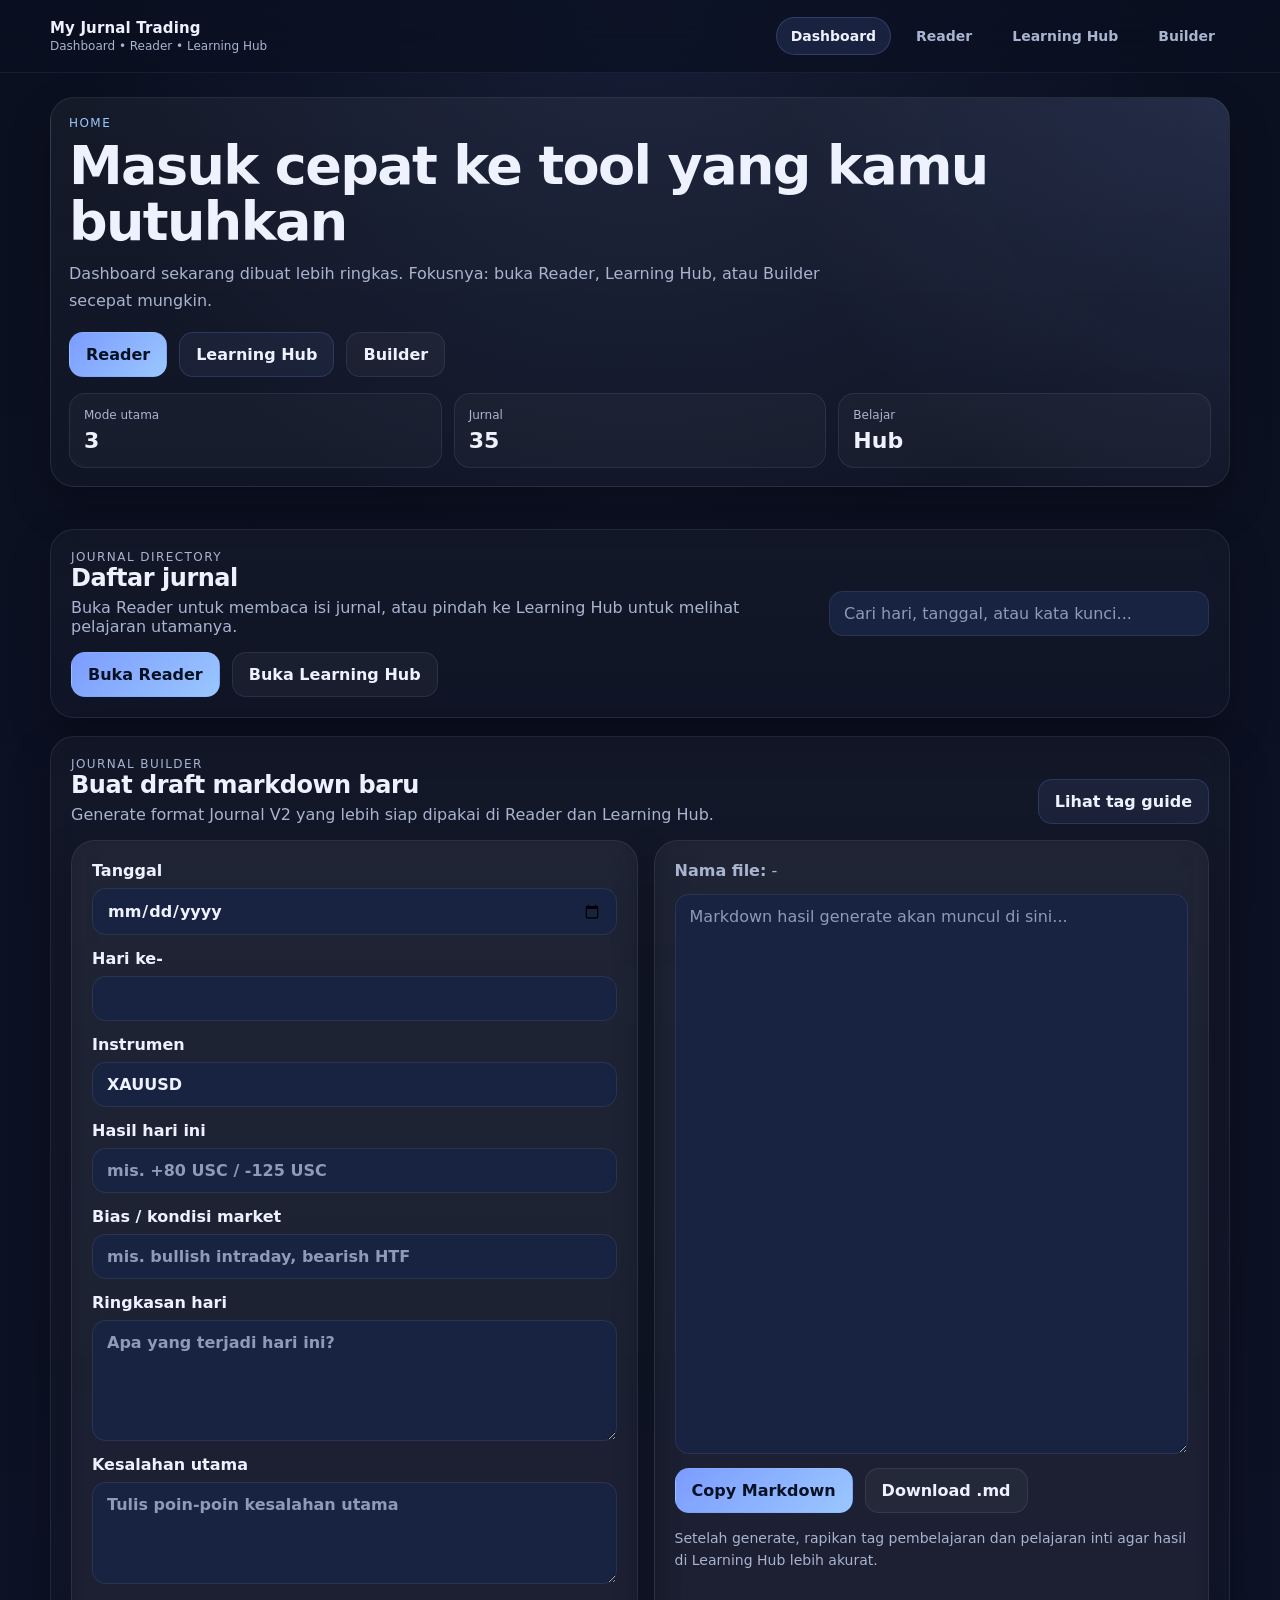
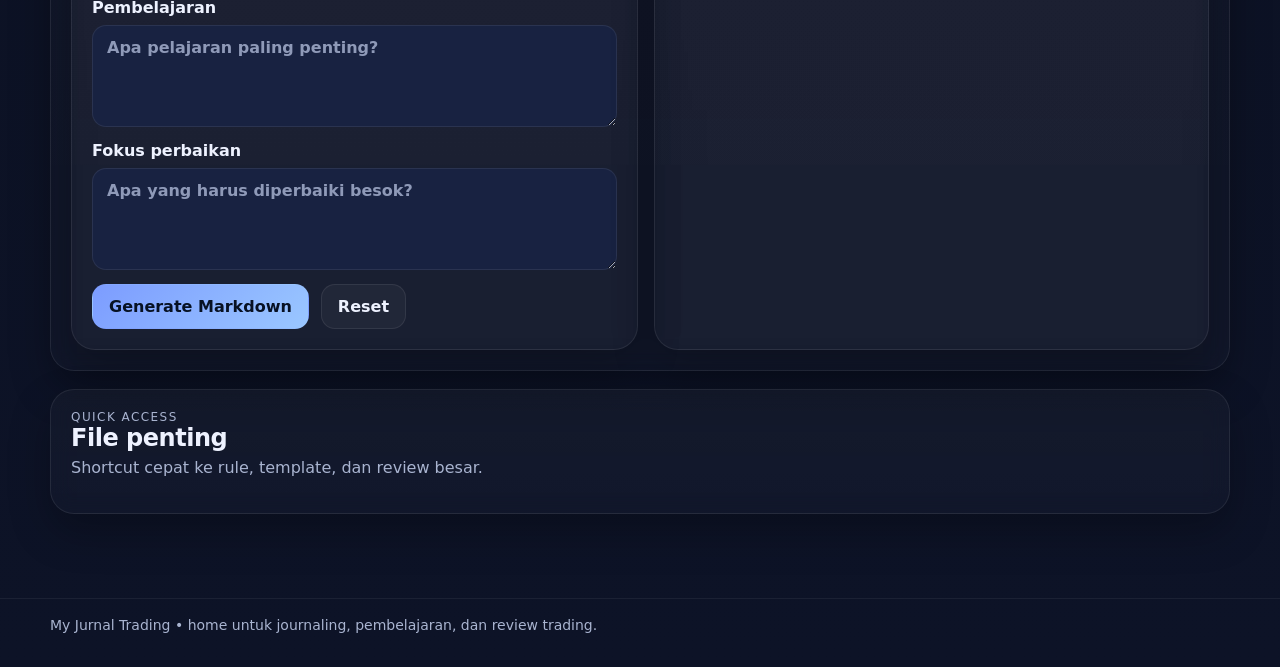
==== commit e2bcbeb6: "Make dashboard, reader, and learning hub more compact on mobile" ====
--- a/docs/index.html
+++ b/docs/index.html
@@ -26,50 +26,20 @@
 
     <header class="hero">
       <div class="hero-inner">
-        <section class="hero-card">
-          <p class="eyebrow">Trading Operating System</p>
-          <h1>Dashboard yang rapi untuk baca, belajar, dan membangun jurnal</h1>
-          <p class="subtitle">Sekarang dashboard diarahkan sebagai home utama. Dari sini kamu bisa pindah ke Reader, Learning Hub, atau bikin draft jurnal baru dengan alur yang lebih bersih dan nyaman dipakai dari HP.</p>
+        <section class="hero-card utility-first">
+          <p class="eyebrow">Home</p>
+          <h1>Masuk cepat ke tool yang kamu butuhkan</h1>
+          <p class="subtitle">Dashboard sekarang dibuat lebih ringkas. Fokusnya: buka Reader, Learning Hub, atau Builder secepat mungkin.</p>
           <div class="hero-actions">
-            <a class="btn primary" href="./reader.html">Masuk Reader</a>
-            <a class="btn subtle" href="./learn.html">Buka Learning Hub</a>
-            <a class="btn" href="#builder">Buat Draft Baru</a>
-            <a class="btn ghost" id="repo-link" target="_blank" rel="noreferrer">Buka Repo GitHub</a>
+            <a class="btn primary" href="./reader.html">Reader</a>
+            <a class="btn subtle" href="./learn.html">Learning Hub</a>
+            <a class="btn" href="#builder">Builder</a>
           </div>
-        </section>
-
-        <section class="quick-overview" aria-label="Ringkasan mode utama">
-          <article class="mode-card featured">
-            <div class="mode-head">
-              <span class="mode-kicker">Primary</span>
-              <span class="mode-chip">Recommended</span>
-            </div>
-            <h3>Reader</h3>
-            <p>Baca jurnal langsung di website dengan fokus ke kenyamanan review harian.</p>
-            <div class="mode-actions">
-              <a class="btn primary" href="./reader.html">Buka Reader</a>
-            </div>
-          </article>
-          <article class="mode-card">
-            <div class="mode-head">
-              <span class="mode-kicker">Learning</span>
-            </div>
-            <h3>Learning Hub</h3>
-            <p>Ubah jurnal jadi materi pembelajaran dengan filter, prioritas, dan tag guide.</p>
-            <div class="mode-actions">
-              <a class="btn" href="./learn.html">Masuk Learning Hub</a>
-            </div>
-          </article>
-          <article class="mode-card">
-            <div class="mode-head">
-              <span class="mode-kicker">Builder</span>
-            </div>
-            <h3>Draft Journal V2</h3>
-            <p>Generate jurnal dengan struktur yang lebih siap untuk Reader dan Learning Hub.</p>
-            <div class="mode-actions">
-              <a class="btn" href="#builder">Buka Builder</a>
-            </div>
-          </article>
+          <div class="compact-summary">
+            <div class="compact-metric"><div class="label">Mode utama</div><div class="value">3</div></div>
+            <div class="compact-metric"><div class="label">Jurnal</div><div class="value">35</div></div>
+            <div class="compact-metric"><div class="label">Belajar</div><div class="value">Hub</div></div>
+          </div>
         </section>
       </div>
     </header>
@@ -77,55 +47,20 @@
     <main class="container">
       <section class="stats-grid" id="dashboard-stats"></section>
 
-      <section class="panel" id="playbook">
-        <div class="panel-head split">
-          <div>
-            <p class="section-kicker">Quick Access</p>
-            <h2>File penting dalam satu tempat</h2>
-            <p>Buka file inti tanpa bolak-balik cari manual di repo.</p>
-          </div>
-          <div class="inline-actions">
-            <a class="btn subtle" href="./reader.html">Ke Reader</a>
-            <a class="btn" href="./learn.html">Ke Learning Hub</a>
-          </div>
-        </div>
-        <div class="link-grid" id="quick-links"></div>
-      </section>
-
-      <section class="panel">
-        <div class="panel-head">
-          <div>
-            <p class="section-kicker">Batch Overview</p>
-            <h2>Status Batch Hari 1–35</h2>
-            <p>Ringkasan cepat untuk melihat coverage jurnal yang sudah masuk repo dan yang masih di-skip.</p>
-          </div>
-        </div>
-        <div class="status-grid">
-          <div class="surface-card">
-            <h3>Sudah masuk repo</h3>
-            <ul id="done-list" class="chip-list"></ul>
-          </div>
-          <div class="surface-card">
-            <h3>Skip</h3>
-            <ul id="skip-list" class="chip-list"></ul>
-          </div>
-        </div>
-      </section>
-
       <section class="panel" id="journals">
         <div class="panel-head split">
           <div>
             <p class="section-kicker">Journal Directory</p>
             <h2>Daftar jurnal</h2>
-            <p>Pakai Reader untuk membaca isi jurnal di website. Pindah ke Learning Hub untuk melihat pelajarannya dalam format yang lebih terstruktur.</p>
+            <p>Buka Reader untuk membaca isi jurnal, atau pindah ke Learning Hub untuk melihat pelajaran utamanya.</p>
           </div>
           <div class="search-wrap">
             <input id="journal-search" class="search" type="search" placeholder="Cari hari, tanggal, atau kata kunci..." />
           </div>
         </div>
         <div class="section-actions">
-          <a class="btn primary" href="./reader.html">Baca semua via Reader</a>
-          <a class="btn" href="./learn.html">Belajar via Learning Hub</a>
+          <a class="btn primary" href="./reader.html">Buka Reader</a>
+          <a class="btn" href="./learn.html">Buka Learning Hub</a>
         </div>
         <div id="journal-grid" class="journal-grid"></div>
       </section>
@@ -135,7 +70,7 @@
           <div>
             <p class="section-kicker">Journal Builder</p>
             <h2>Buat draft markdown baru</h2>
-            <p>Builder ini menghasilkan format Journal V2 yang lebih siap dibaca Reader dan lebih mudah diproses oleh Learning Hub.</p>
+            <p>Generate format Journal V2 yang lebih siap dipakai di Reader dan Learning Hub.</p>
           </div>
           <div class="inline-actions">
             <a class="btn subtle" href="./learn.html">Lihat tag guide</a>
@@ -194,14 +129,25 @@
               <button type="button" class="btn primary" id="copy-markdown">Copy Markdown</button>
               <button type="button" class="btn" id="download-markdown">Download .md</button>
             </div>
-            <p class="note">Untuk hasil terbaik, isi bagian tag pembelajaran dan pelajaran inti setelah draft selesai agar Learning Hub bisa membaca pola dengan lebih rapi.</p>
+            <p class="note">Setelah generate, rapikan tag pembelajaran dan pelajaran inti agar hasil di Learning Hub lebih akurat.</p>
           </div>
         </div>
+      </section>
+
+      <section class="panel" id="playbook">
+        <div class="panel-head">
+          <div>
+            <p class="section-kicker">Quick Access</p>
+            <h2>File penting</h2>
+            <p>Shortcut cepat ke rule, template, dan review besar.</p>
+          </div>
+        </div>
+        <div class="link-grid" id="quick-links"></div>
       </section>
     </main>
 
     <footer class="site-footer">
-      <div class="site-footer-inner">My Jurnal Trading • sistem pribadi untuk journaling, pembelajaran, dan review trading.</div>
+      <div class="site-footer-inner">My Jurnal Trading • home untuk journaling, pembelajaran, dan review trading.</div>
     </footer>
   </div>
 
--- a/docs/styles.css
+++ b/docs/styles.css
@@ -33,11 +33,9 @@
 }
 
 a { color: inherit; }
-button, input, textarea { font: inherit; }
-
-.site-shell {
-  min-height: 100vh;
-}
+button, input, textarea, summary { font: inherit; }
+
+.site-shell { min-height: 100vh; }
 
 .site-topbar {
   position: sticky;
@@ -114,12 +112,12 @@
 }
 
 .hero {
-  padding: 34px 0 12px;
+  padding: 24px 0 10px;
 }
 
 .hero-inner {
   display: grid;
-  gap: 20px;
+  gap: 16px;
 }
 
 .hero-card {
@@ -127,14 +125,13 @@
     radial-gradient(circle at top right, rgba(124,156,255,0.14), transparent 36%),
     linear-gradient(180deg, rgba(255,255,255,0.045), rgba(255,255,255,0.025));
   border: 1px solid var(--border);
-  border-radius: 28px;
-  padding: 28px;
+  border-radius: 24px;
+  padding: 22px;
   box-shadow: var(--shadow);
 }
 
-.hero-card.compact {
-  padding: 22px;
-}
+.hero-card.compact { padding: 18px; }
+.hero-card.utility-first { padding: 18px; }
 
 .hero-copy,
 .panel,
@@ -158,22 +155,20 @@
 
 h1 {
   margin: 0;
-  font-size: clamp(34px, 5.5vw, 58px);
-  line-height: 1.02;
+  font-size: clamp(32px, 5vw, 54px);
+  line-height: 1.03;
   letter-spacing: -0.03em;
 }
 
-h2, h3 {
-  letter-spacing: -0.02em;
-}
+h2, h3 { letter-spacing: -0.02em; }
 
 .subtitle,
 .page-subtitle {
-  max-width: 820px;
+  max-width: 780px;
   color: var(--muted);
-  font-size: 17px;
-  line-height: 1.7;
-  margin: 14px 0 0;
+  font-size: 16px;
+  line-height: 1.65;
+  margin: 12px 0 0;
 }
 
 .hero-actions,
@@ -190,9 +185,7 @@
   gap: 12px;
 }
 
-.hero-actions {
-  margin-top: 22px;
-}
+.hero-actions { margin-top: 18px; }
 
 .btn {
   appearance: none;
@@ -223,14 +216,8 @@
   border-color: transparent;
 }
 
-.btn.ghost {
-  background: transparent;
-}
-
-.btn.subtle {
-  background: rgba(124,156,255,0.08);
-  border-color: rgba(124,156,255,0.18);
-}
+.btn.ghost { background: transparent; }
+.btn.subtle { background: rgba(124,156,255,0.08); border-color: rgba(124,156,255,0.18); }
 
 .feature-spotlight,
 .stats-grid,
@@ -258,28 +245,21 @@
 .quick-overview { grid-template-columns: repeat(auto-fit, minmax(180px, 1fr)); }
 
 .page-wrap,
-.container {
-  padding: 18px 0 72px;
-}
+.container { padding: 14px 0 64px; }
 
 .panel,
 .surface-card {
   background: linear-gradient(180deg, rgba(255,255,255,0.03), rgba(255,255,255,0.02));
   border: 1px solid var(--border);
   border-radius: var(--radius-lg);
-  padding: 22px;
+  padding: 20px;
   box-shadow: var(--shadow);
 }
 
 .panel + .panel,
 .panel + .stats-grid,
-.stats-grid + .panel {
-  margin-top: 18px;
-}
-
-.panel-head {
-  margin-bottom: 16px;
-}
+.stats-grid + .panel { margin-top: 18px; }
+.panel-head { margin-bottom: 16px; }
 
 .panel-head.split {
   display: flex;
@@ -296,15 +276,8 @@
 }
 
 .panel p,
-.surface-card p {
-  margin: 0;
-  color: var(--muted);
-}
-
-.search-wrap {
-  width: 100%;
-  max-width: 380px;
-}
+.surface-card p { margin: 0; color: var(--muted); }
+.search-wrap { width: 100%; max-width: 380px; }
 
 .search,
 .builder-form input,
@@ -322,9 +295,7 @@
 .search::placeholder,
 .builder-form input::placeholder,
 .builder-form textarea::placeholder,
-#markdown-output::placeholder {
-  color: #8f9ab8;
-}
+#markdown-output::placeholder { color: #8f9ab8; }
 
 .stat-card,
 .link-card,
@@ -344,9 +315,7 @@
 .link-card,
 .journal-card,
 .learning-card,
-.reader-item {
-  box-shadow: 0 10px 26px rgba(0,0,0,0.14);
-}
+.reader-item { box-shadow: 0 10px 26px rgba(0,0,0,0.14); }
 
 .stat-card {
   position: relative;
@@ -363,20 +332,13 @@
   background: radial-gradient(circle, rgba(124,156,255,0.12), transparent 68%);
 }
 
-.stat-card .value {
-  font-size: 30px;
-  font-weight: 800;
-  margin-top: 6px;
-}
-
+.stat-card .value { font-size: 30px; font-weight: 800; margin-top: 6px; }
 .stat-card .label,
 .meta,
 .tagline,
 .helper,
 .source-line,
-.info {
-  color: var(--muted);
-}
+.info { color: var(--muted); }
 
 .stat-card .hint,
 .helper,
@@ -388,11 +350,7 @@
 }
 
 .link-card a,
-.journal-card a {
-  color: var(--text);
-  text-decoration: none;
-  display: block;
-}
+.journal-card a { color: var(--text); text-decoration: none; display: block; }
 
 .link-card:hover,
 .journal-card:hover,
@@ -414,15 +372,8 @@
   gap: 12px;
 }
 
-.card-action {
-  font-size: 12px;
-  color: var(--primary-2);
-  font-weight: 700;
-}
-
-.reader-link {
-  margin-top: 14px;
-}
+.card-action { font-size: 12px; color: var(--primary-2); font-weight: 700; }
+.reader-link { margin-top: 14px; }
 
 .chip-list {
   display: flex;
@@ -440,53 +391,17 @@
   border-radius: 999px;
 }
 
-.builder-form {
-  display: grid;
-  gap: 14px;
-}
-
-.builder-form label {
-  display: grid;
-  gap: 8px;
-  font-weight: 600;
-}
-
+.builder-form { display: grid; gap: 14px; }
+.builder-form label { display: grid; gap: 8px; font-weight: 600; }
 .builder-output,
-.viewer-panel {
-  display: flex;
-  flex-direction: column;
-  gap: 14px;
-}
-
-.output-meta {
-  color: var(--muted);
-}
-
-#markdown-output {
-  min-height: 560px;
-  resize: vertical;
-}
-
-.note {
-  font-size: 14px;
-  line-height: 1.6;
-  color: var(--muted);
-}
-
+.viewer-panel { display: flex; flex-direction: column; gap: 14px; }
+.output-meta { color: var(--muted); }
+#markdown-output { min-height: 560px; resize: vertical; }
+.note { font-size: 14px; line-height: 1.6; color: var(--muted); }
 .howto,
 .takeaway-list,
-.viewer ul {
-  margin: 0;
-  padding-left: 20px;
-  color: var(--text);
-  line-height: 1.7;
-}
-
-code {
-  background: rgba(255,255,255,0.08);
-  padding: 3px 7px;
-  border-radius: 8px;
-}
+.viewer ul { margin: 0; padding-left: 20px; color: var(--text); line-height: 1.7; }
+code { background: rgba(255,255,255,0.08); padding: 3px 7px; border-radius: 8px; }
 
 .day-badge,
 .badge,
@@ -509,16 +424,10 @@
 }
 
 .day-badge,
-.badge {
-  margin-bottom: 10px;
-}
+.badge { margin-bottom: 10px; }
 
 .tag-row,
-.viewer-actions {
-  display: flex;
-  flex-wrap: wrap;
-  gap: 8px;
-}
+.viewer-actions { display: flex; flex-wrap: wrap; gap: 8px; }
 
 .tag,
 .filter-chip {
@@ -559,41 +468,64 @@
   padding-right: 4px;
 }
 
-.reader-item {
-  cursor: pointer;
-}
-
+.reader-item { cursor: pointer; }
 .reader-item.is-active {
   border-color: rgba(124,156,255,.45);
   background: linear-gradient(180deg, rgba(124,156,255,0.12), rgba(255,255,255,0.03));
 }
 
-.viewer {
-  min-height: 420px;
-}
-
+.reader-mobile-switch { display: none; }
+.viewer { min-height: 420px; }
 .viewer h1,
 .viewer h2,
-.viewer h3 {
-  margin: 0 0 12px;
-}
-
-.viewer h2 {
-  margin-top: 24px;
-  padding-top: 10px;
-  border-top: 1px solid var(--border);
-}
-
+.viewer h3 { margin: 0 0 12px; }
+.viewer h2 { margin-top: 24px; padding-top: 10px; border-top: 1px solid var(--border); }
 .viewer p,
-.viewer li {
-  line-height: 1.78;
-}
-
+.viewer li { line-height: 1.78; }
 .empty,
-.loading {
+.loading { color: var(--muted); padding: 14px 0; }
+
+.compact-summary {
+  display: grid;
+  grid-template-columns: repeat(auto-fit, minmax(140px, 1fr));
+  gap: 12px;
+  margin-top: 16px;
+}
+
+.compact-metric {
+  border: 1px solid var(--border);
+  border-radius: 16px;
+  padding: 14px;
+  background: rgba(255,255,255,0.03);
+}
+
+.compact-metric .label {
   color: var(--muted);
-  padding: 14px 0;
-}
+  font-size: 12px;
+  margin-bottom: 6px;
+}
+
+.compact-metric .value {
+  font-size: 22px;
+  font-weight: 800;
+}
+
+.disclosure {
+  border: 1px solid var(--border);
+  border-radius: 16px;
+  background: rgba(255,255,255,0.02);
+  overflow: hidden;
+}
+
+.disclosure summary {
+  list-style: none;
+  cursor: pointer;
+  padding: 16px 18px;
+  font-weight: 800;
+}
+
+.disclosure summary::-webkit-details-marker { display: none; }
+.disclosure-body { padding: 0 18px 18px; }
 
 .site-footer {
   border-top: 1px solid rgba(255,255,255,0.06);
@@ -608,32 +540,50 @@
 
 @media (max-width: 980px) {
   .reader-layout,
-  .builder-layout {
-    grid-template-columns: 1fr;
-  }
-
-  .reader-list {
-    max-height: none;
-  }
-
+  .builder-layout { grid-template-columns: 1fr; }
+  .reader-list { max-height: none; }
   .panel-head.split,
   .card-head,
-  .viewer-topbar {
-    align-items: stretch;
-    flex-direction: column;
-  }
-
-  .search-wrap {
-    max-width: none;
-  }
+  .viewer-topbar { align-items: stretch; flex-direction: column; }
+  .search-wrap { max-width: none; }
+
+  .reader-mobile-switch {
+    display: flex;
+    gap: 8px;
+    margin: 0 0 14px;
+    padding: 6px;
+    border-radius: 999px;
+    background: rgba(255,255,255,0.04);
+    border: 1px solid var(--border);
+  }
+
+  .reader-mobile-tab {
+    flex: 1;
+    border: 0;
+    background: transparent;
+    color: var(--muted);
+    border-radius: 999px;
+    padding: 11px 14px;
+    font-weight: 800;
+  }
+
+  .reader-mobile-tab.is-active {
+    background: var(--primary-soft);
+    color: var(--text);
+    box-shadow: inset 0 0 0 1px rgba(124,156,255,0.22);
+  }
+
+  .reader-layout[data-mobile-view="list"] .viewer-panel { display: none; }
+  .reader-layout[data-mobile-view="viewer"] .reader-sidebar { display: none; }
 }
 
 @media (max-width: 760px) {
   .topbar-inner {
     min-height: auto;
-    padding: 14px 0;
+    padding: 12px 0;
     align-items: flex-start;
     flex-direction: column;
+    gap: 10px;
   }
 
   .topnav {
@@ -641,23 +591,24 @@
     overflow-x: auto;
     flex-wrap: nowrap;
     padding-bottom: 2px;
+    gap: 8px;
   }
 
   .topnav-link {
     white-space: nowrap;
+    padding: 9px 12px;
+    font-size: 13px;
   }
 
   .hero-card,
   .panel,
   .surface-card {
-    padding: 18px;
-    border-radius: 20px;
+    padding: 16px;
+    border-radius: 18px;
   }
 
   .page-wrap,
-  .container {
-    padding-bottom: 56px;
-  }
+  .container { padding-bottom: 52px; }
 }
 
 @media (max-width: 640px) {
@@ -665,13 +616,10 @@
   .hero-inner,
   .container,
   .page-wrap,
-  .site-footer-inner {
-    width: min(var(--content-width), calc(100% - 20px));
-  }
-
-  .hero {
-    padding-top: 18px;
-  }
+  .site-footer-inner { width: min(var(--content-width), calc(100% - 18px)); }
+
+  .brand-subtitle { display: none; }
+  .hero { padding-top: 12px; }
 
   .hero-card,
   .panel,
@@ -681,17 +629,21 @@
   .journal-card,
   .learning-card,
   .legend-item,
-  .reader-item {
-    border-radius: 16px;
-  }
+  .reader-item { border-radius: 16px; }
+
+  .hero-card {
+    padding: 16px;
+    border-radius: 18px;
+  }
+
+  .hero-card.compact,
+  .hero-card.utility-first { padding: 14px; }
 
   .btn,
   .search,
   .builder-form input,
   .builder-form textarea,
-  #markdown-output {
-    width: 100%;
-  }
+  #markdown-output { width: 100%; }
 
   .hero-actions,
   .builder-actions,
@@ -700,24 +652,23 @@
   .inline-actions,
   .card-actions,
   .nav-actions,
-  .viewer-actions {
-    flex-direction: column;
-  }
-
-  h1 {
-    font-size: clamp(30px, 10vw, 42px);
-  }
-
+  .viewer-actions { flex-direction: column; }
+
+  h1 { font-size: clamp(26px, 9vw, 36px); }
   .subtitle,
-  .page-subtitle {
-    font-size: 15px;
-  }
-
-  .stat-card .value {
-    font-size: 26px;
-  }
-
-  #markdown-output {
-    min-height: 380px;
-  }
-}
+  .page-subtitle { font-size: 14px; line-height: 1.55; }
+  .stat-card .value { font-size: 26px; }
+  .stat-card,
+  .learning-card,
+  .journal-card,
+  .mode-card,
+  .reader-item,
+  .legend-item { padding: 14px; }
+  .panel,
+  .surface-card { padding: 14px; }
+  #markdown-output { min-height: 340px; }
+  .compact-summary { grid-template-columns: repeat(2, minmax(0, 1fr)); gap: 10px; }
+  .compact-metric { padding: 12px; }
+  .disclosure summary { padding: 14px 16px; }
+  .disclosure-body { padding: 0 16px 16px; }
+}
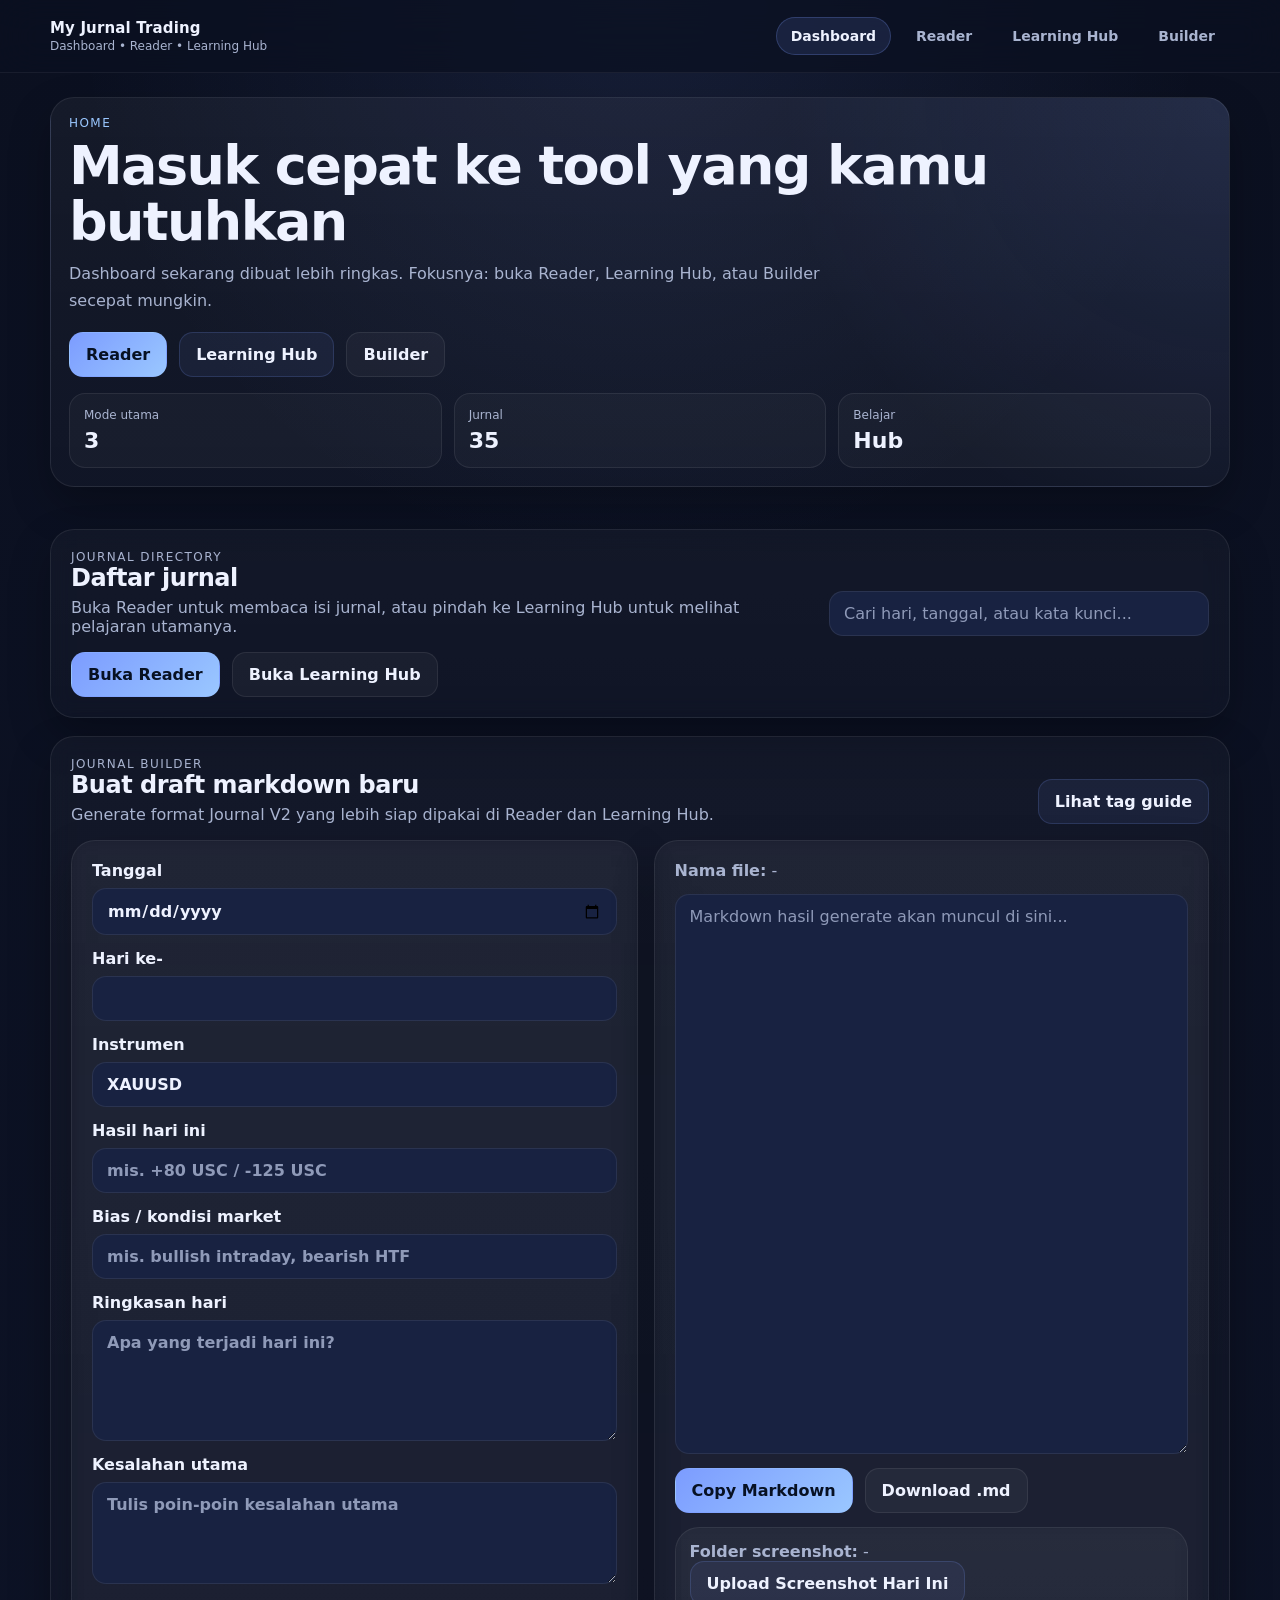
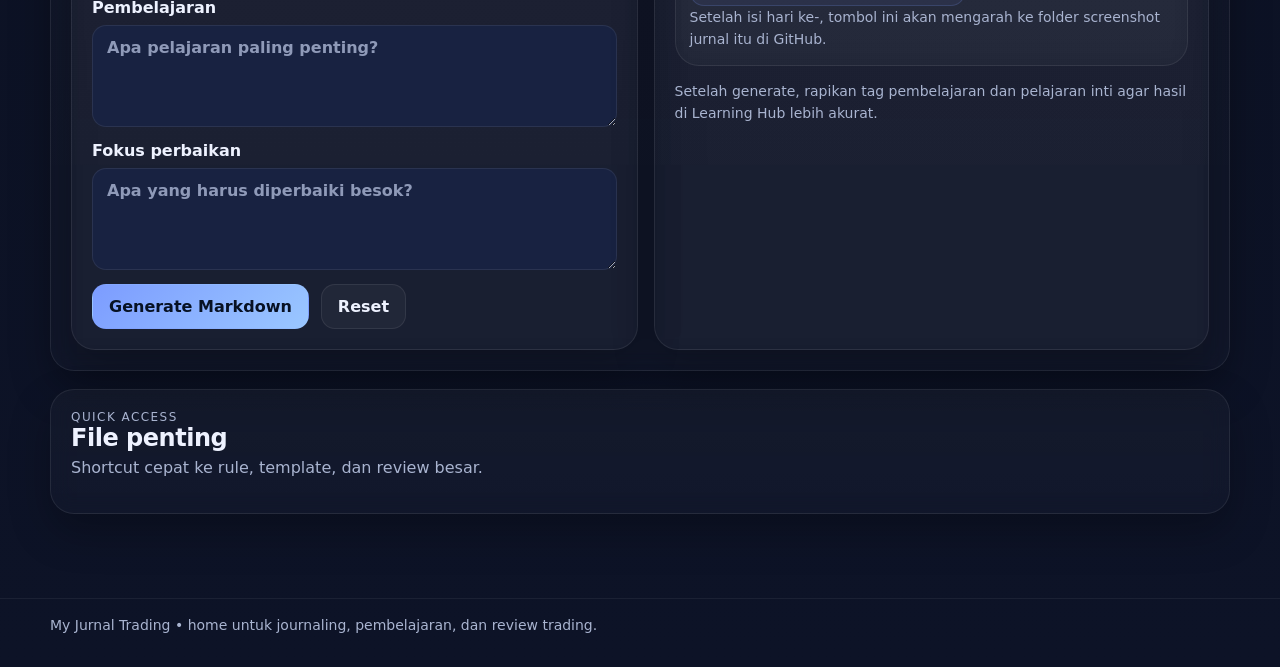
==== commit c2884456: "Add screenshot upload shortcuts for new journal entries" ====
--- a/docs/index.html
+++ b/docs/index.html
@@ -129,6 +129,15 @@
               <button type="button" class="btn primary" id="copy-markdown">Copy Markdown</button>
               <button type="button" class="btn" id="download-markdown">Download .md</button>
             </div>
+            <div class="surface-card" style="padding:14px; box-shadow:none;">
+              <div class="output-meta">
+                <strong>Folder screenshot:</strong> <span id="screenshot-folder">-</span>
+              </div>
+              <div class="builder-actions">
+                <a id="upload-screenshot-link" class="btn subtle" href="#" target="_blank" rel="noreferrer" aria-disabled="true">Upload Screenshot Hari Ini</a>
+              </div>
+              <p class="note">Setelah isi hari ke-, tombol ini akan mengarah ke folder screenshot jurnal itu di GitHub.</p>
+            </div>
             <p class="note">Setelah generate, rapikan tag pembelajaran dan pelajaran inti agar hasil di Learning Hub lebih akurat.</p>
           </div>
         </div>
--- a/docs/styles.css
+++ b/docs/styles.css
@@ -34,205 +34,35 @@
 
 a { color: inherit; }
 button, input, textarea, summary { font: inherit; }
-
 .site-shell { min-height: 100vh; }
-
-.site-topbar {
-  position: sticky;
-  top: 0;
-  z-index: 30;
-  backdrop-filter: blur(18px);
-  background: rgba(11,16,32,0.72);
-  border-bottom: 1px solid rgba(255,255,255,0.06);
-}
-
-.topbar-inner,
-.hero-inner,
-.container,
-.page-wrap,
-.site-footer-inner {
-  width: min(var(--content-width), calc(100% - 28px));
-  margin: 0 auto;
-}
-
-.topbar-inner {
-  display: flex;
-  align-items: center;
-  justify-content: space-between;
-  gap: 16px;
-  min-height: 72px;
-}
-
-.brand {
-  display: flex;
-  flex-direction: column;
-  gap: 2px;
-  text-decoration: none;
-}
-
-.brand-title {
-  font-size: 15px;
-  font-weight: 800;
-  letter-spacing: 0.01em;
-}
-
-.brand-subtitle {
-  font-size: 12px;
-  color: var(--muted);
-}
-
-.topnav {
-  display: flex;
-  flex-wrap: wrap;
-  align-items: center;
-  gap: 10px;
-}
-
-.topnav-link {
-  text-decoration: none;
-  color: var(--muted);
-  padding: 10px 14px;
-  border-radius: 999px;
-  border: 1px solid transparent;
-  transition: all 0.18s ease;
-  font-weight: 700;
-  font-size: 14px;
-}
-
-.topnav-link:hover,
-.topnav-link.is-active {
-  color: var(--text);
-  background: rgba(255,255,255,0.05);
-  border-color: var(--border);
-}
-
-.topnav-link.is-active {
-  background: var(--primary-soft);
-  border-color: rgba(124,156,255,0.24);
-}
-
-.hero {
-  padding: 24px 0 10px;
-}
-
-.hero-inner {
-  display: grid;
-  gap: 16px;
-}
-
-.hero-card {
-  background:
-    radial-gradient(circle at top right, rgba(124,156,255,0.14), transparent 36%),
-    linear-gradient(180deg, rgba(255,255,255,0.045), rgba(255,255,255,0.025));
-  border: 1px solid var(--border);
-  border-radius: 24px;
-  padding: 22px;
-  box-shadow: var(--shadow);
-}
-
+.site-topbar { position: sticky; top: 0; z-index: 30; backdrop-filter: blur(18px); background: rgba(11,16,32,0.72); border-bottom: 1px solid rgba(255,255,255,0.06); }
+.topbar-inner,.hero-inner,.container,.page-wrap,.site-footer-inner { width: min(var(--content-width), calc(100% - 28px)); margin: 0 auto; }
+.topbar-inner { display: flex; align-items: center; justify-content: space-between; gap: 16px; min-height: 72px; }
+.brand { display: flex; flex-direction: column; gap: 2px; text-decoration: none; }
+.brand-title { font-size: 15px; font-weight: 800; letter-spacing: 0.01em; }
+.brand-subtitle { font-size: 12px; color: var(--muted); }
+.topnav { display: flex; flex-wrap: wrap; align-items: center; gap: 10px; }
+.topnav-link { text-decoration: none; color: var(--muted); padding: 10px 14px; border-radius: 999px; border: 1px solid transparent; transition: all 0.18s ease; font-weight: 700; font-size: 14px; }
+.topnav-link:hover,.topnav-link.is-active { color: var(--text); background: rgba(255,255,255,0.05); border-color: var(--border); }
+.topnav-link.is-active { background: var(--primary-soft); border-color: rgba(124,156,255,0.24); }
+.hero { padding: 24px 0 10px; }
+.hero-inner { display: grid; gap: 16px; }
+.hero-card { background: radial-gradient(circle at top right, rgba(124,156,255,0.14), transparent 36%), linear-gradient(180deg, rgba(255,255,255,0.045), rgba(255,255,255,0.025)); border: 1px solid var(--border); border-radius: 24px; padding: 22px; box-shadow: var(--shadow); }
 .hero-card.compact { padding: 18px; }
 .hero-card.utility-first { padding: 18px; }
-
-.hero-copy,
-.panel,
-.stat-card,
-.link-card,
-.journal-card,
-.mode-card,
-.surface-card {
-  backdrop-filter: blur(10px);
-}
-
-.eyebrow,
-.section-kicker,
-.mode-kicker {
-  color: var(--primary-2);
-  text-transform: uppercase;
-  letter-spacing: 0.12em;
-  font-size: 12px;
-  margin: 0 0 8px;
-}
-
-h1 {
-  margin: 0;
-  font-size: clamp(32px, 5vw, 54px);
-  line-height: 1.03;
-  letter-spacing: -0.03em;
-}
-
+.hero-copy,.panel,.stat-card,.link-card,.journal-card,.mode-card,.surface-card { backdrop-filter: blur(10px); }
+.eyebrow,.section-kicker,.mode-kicker { color: var(--primary-2); text-transform: uppercase; letter-spacing: 0.12em; font-size: 12px; margin: 0 0 8px; }
+h1 { margin: 0; font-size: clamp(32px, 5vw, 54px); line-height: 1.03; letter-spacing: -0.03em; }
 h2, h3 { letter-spacing: -0.02em; }
-
-.subtitle,
-.page-subtitle {
-  max-width: 780px;
-  color: var(--muted);
-  font-size: 16px;
-  line-height: 1.65;
-  margin: 12px 0 0;
-}
-
-.hero-actions,
-.builder-actions,
-.mode-actions,
-.section-actions,
-.inline-actions,
-.card-actions,
-.nav-actions,
-.filter-row,
-.priority-row {
-  display: flex;
-  flex-wrap: wrap;
-  gap: 12px;
-}
-
+.subtitle,.page-subtitle { max-width: 780px; color: var(--muted); font-size: 16px; line-height: 1.65; margin: 12px 0 0; }
+.hero-actions,.builder-actions,.mode-actions,.section-actions,.inline-actions,.card-actions,.nav-actions,.filter-row,.priority-row { display: flex; flex-wrap: wrap; gap: 12px; }
 .hero-actions { margin-top: 18px; }
-
-.btn {
-  appearance: none;
-  border: 1px solid var(--border);
-  background: rgba(255,255,255,0.04);
-  color: var(--text);
-  padding: 12px 16px;
-  border-radius: var(--radius-sm);
-  font-weight: 700;
-  text-decoration: none;
-  cursor: pointer;
-  transition: transform 0.18s ease, border-color 0.18s ease, background 0.18s ease, box-shadow 0.18s ease;
-  display: inline-flex;
-  align-items: center;
-  justify-content: center;
-  gap: 8px;
-}
-
-.btn:hover {
-  transform: translateY(-1px);
-  border-color: var(--border-strong);
-  box-shadow: 0 10px 24px rgba(0,0,0,0.18);
-}
-
-.btn.primary {
-  background: linear-gradient(135deg, var(--primary), var(--primary-2));
-  color: #071123;
-  border-color: transparent;
-}
-
+.btn { appearance: none; border: 1px solid var(--border); background: rgba(255,255,255,0.04); color: var(--text); padding: 12px 16px; border-radius: var(--radius-sm); font-weight: 700; text-decoration: none; cursor: pointer; transition: transform 0.18s ease, border-color 0.18s ease, background 0.18s ease, box-shadow 0.18s ease; display: inline-flex; align-items: center; justify-content: center; gap: 8px; }
+.btn:hover { transform: translateY(-1px); border-color: var(--border-strong); box-shadow: 0 10px 24px rgba(0,0,0,0.18); }
+.btn.primary { background: linear-gradient(135deg, var(--primary), var(--primary-2)); color: #071123; border-color: transparent; }
 .btn.ghost { background: transparent; }
 .btn.subtle { background: rgba(124,156,255,0.08); border-color: rgba(124,156,255,0.18); }
-
-.feature-spotlight,
-.stats-grid,
-.link-grid,
-.journal-grid,
-.status-grid,
-.builder-layout,
-.learning-grid,
-.legend-grid,
-.reader-layout,
-.quick-overview {
-  display: grid;
-  gap: 16px;
-}
-
+.feature-spotlight,.stats-grid,.link-grid,.journal-grid,.status-grid,.builder-layout,.learning-grid,.legend-grid,.reader-layout,.quick-overview { display: grid; gap: 16px; }
 .feature-spotlight { grid-template-columns: repeat(auto-fit, minmax(250px, 1fr)); }
 .stats-grid { grid-template-columns: repeat(auto-fit, minmax(190px, 1fr)); }
 .link-grid { grid-template-columns: repeat(auto-fit, minmax(230px, 1fr)); }
@@ -243,215 +73,45 @@
 .legend-grid { grid-template-columns: repeat(auto-fit, minmax(220px, 1fr)); }
 .reader-layout { grid-template-columns: 330px minmax(0, 1fr); align-items: start; }
 .quick-overview { grid-template-columns: repeat(auto-fit, minmax(180px, 1fr)); }
-
-.page-wrap,
-.container { padding: 14px 0 64px; }
-
-.panel,
-.surface-card {
-  background: linear-gradient(180deg, rgba(255,255,255,0.03), rgba(255,255,255,0.02));
-  border: 1px solid var(--border);
-  border-radius: var(--radius-lg);
-  padding: 20px;
-  box-shadow: var(--shadow);
-}
-
-.panel + .panel,
-.panel + .stats-grid,
-.stats-grid + .panel { margin-top: 18px; }
+.page-wrap,.container { padding: 14px 0 64px; }
+.panel,.surface-card { background: linear-gradient(180deg, rgba(255,255,255,0.03), rgba(255,255,255,0.02)); border: 1px solid var(--border); border-radius: var(--radius-lg); padding: 20px; box-shadow: var(--shadow); }
+.panel + .panel,.panel + .stats-grid,.stats-grid + .panel { margin-top: 18px; }
 .panel-head { margin-bottom: 16px; }
-
-.panel-head.split {
-  display: flex;
-  gap: 16px;
-  align-items: end;
-  justify-content: space-between;
-}
-
-.panel h2,
-.panel h3,
-.surface-card h2,
-.surface-card h3 {
-  margin: 0 0 6px;
-}
-
-.panel p,
-.surface-card p { margin: 0; color: var(--muted); }
+.panel-head.split { display: flex; gap: 16px; align-items: end; justify-content: space-between; }
+.panel h2,.panel h3,.surface-card h2,.surface-card h3 { margin: 0 0 6px; }
+.panel p,.surface-card p { margin: 0; color: var(--muted); }
 .search-wrap { width: 100%; max-width: 380px; }
-
-.search,
-.builder-form input,
-.builder-form textarea,
-#markdown-output,
-.filter-chip {
-  width: 100%;
-  border-radius: var(--radius-sm);
-  background: var(--panel-2);
-  color: var(--text);
-  border: 1px solid var(--border);
-  padding: 12px 14px;
-}
-
-.search::placeholder,
-.builder-form input::placeholder,
-.builder-form textarea::placeholder,
-#markdown-output::placeholder { color: #8f9ab8; }
-
-.stat-card,
-.link-card,
-.journal-card,
-.mode-card,
-.learning-card,
-.legend-item,
-.reader-item {
-  background: var(--panel);
-  border: 1px solid var(--border);
-  border-radius: var(--radius-md);
-  padding: 18px;
-  transition: transform 0.18s ease, border-color 0.18s ease, background 0.18s ease;
-}
-
-.stat-card,
-.link-card,
-.journal-card,
-.learning-card,
-.reader-item { box-shadow: 0 10px 26px rgba(0,0,0,0.14); }
-
-.stat-card {
-  position: relative;
-  overflow: hidden;
-}
-
-.stat-card::after {
-  content: "";
-  position: absolute;
-  inset: auto -20% -55% auto;
-  width: 120px;
-  height: 120px;
-  border-radius: 50%;
-  background: radial-gradient(circle, rgba(124,156,255,0.12), transparent 68%);
-}
-
+.search,.builder-form input,.builder-form textarea,#markdown-output,.filter-chip { width: 100%; border-radius: var(--radius-sm); background: var(--panel-2); color: var(--text); border: 1px solid var(--border); padding: 12px 14px; }
+.search::placeholder,.builder-form input::placeholder,.builder-form textarea::placeholder,#markdown-output::placeholder { color: #8f9ab8; }
+.stat-card,.link-card,.journal-card,.mode-card,.learning-card,.legend-item,.reader-item,.gallery-card { background: var(--panel); border: 1px solid var(--border); border-radius: var(--radius-md); padding: 18px; transition: transform 0.18s ease, border-color 0.18s ease, background 0.18s ease; }
+.stat-card,.link-card,.journal-card,.learning-card,.reader-item,.gallery-card { box-shadow: 0 10px 26px rgba(0,0,0,0.14); }
+.stat-card { position: relative; overflow: hidden; }
+.stat-card::after { content: ""; position: absolute; inset: auto -20% -55% auto; width: 120px; height: 120px; border-radius: 50%; background: radial-gradient(circle, rgba(124,156,255,0.12), transparent 68%); }
 .stat-card .value { font-size: 30px; font-weight: 800; margin-top: 6px; }
-.stat-card .label,
-.meta,
-.tagline,
-.helper,
-.source-line,
-.info { color: var(--muted); }
-
-.stat-card .hint,
-.helper,
-.source-line,
-.info {
-  margin-top: 8px;
-  font-size: 13px;
-  line-height: 1.6;
-}
-
-.link-card a,
-.journal-card a { color: var(--text); text-decoration: none; display: block; }
-
-.link-card:hover,
-.journal-card:hover,
-.stat-card:hover,
-.learning-card:hover,
-.reader-item:hover,
-.legend-item:hover {
-  transform: translateY(-2px);
-  border-color: rgba(124,156,255,0.45);
-}
-
-.card-top,
-.card-head,
-.mode-head,
-.viewer-topbar {
-  display: flex;
-  align-items: flex-start;
-  justify-content: space-between;
-  gap: 12px;
-}
-
+.stat-card .label,.meta,.tagline,.helper,.source-line,.info,.gallery-note { color: var(--muted); }
+.stat-card .hint,.helper,.source-line,.info,.gallery-note { margin-top: 8px; font-size: 13px; line-height: 1.6; }
+.link-card a,.journal-card a { color: var(--text); text-decoration: none; display: block; }
+.link-card:hover,.journal-card:hover,.stat-card:hover,.learning-card:hover,.reader-item:hover,.legend-item:hover,.gallery-card:hover { transform: translateY(-2px); border-color: rgba(124,156,255,0.45); }
+.card-top,.card-head,.mode-head,.viewer-topbar { display: flex; align-items: flex-start; justify-content: space-between; gap: 12px; }
 .card-action { font-size: 12px; color: var(--primary-2); font-weight: 700; }
 .reader-link { margin-top: 14px; }
-
-.chip-list {
-  display: flex;
-  flex-wrap: wrap;
-  gap: 10px;
-  list-style: none;
-  padding: 0;
-  margin: 0;
-}
-
-.chip-list li {
-  padding: 9px 12px;
-  background: var(--panel);
-  border: 1px solid var(--border);
-  border-radius: 999px;
-}
-
+.chip-list { display: flex; flex-wrap: wrap; gap: 10px; list-style: none; padding: 0; margin: 0; }
+.chip-list li { padding: 9px 12px; background: var(--panel); border: 1px solid var(--border); border-radius: 999px; }
 .builder-form { display: grid; gap: 14px; }
 .builder-form label { display: grid; gap: 8px; font-weight: 600; }
-.builder-output,
-.viewer-panel { display: flex; flex-direction: column; gap: 14px; }
+.builder-output,.viewer-panel { display: flex; flex-direction: column; gap: 14px; }
 .output-meta { color: var(--muted); }
 #markdown-output { min-height: 560px; resize: vertical; }
 .note { font-size: 14px; line-height: 1.6; color: var(--muted); }
-.howto,
-.takeaway-list,
-.viewer ul { margin: 0; padding-left: 20px; color: var(--text); line-height: 1.7; }
+.howto,.takeaway-list,.viewer ul { margin: 0; padding-left: 20px; color: var(--text); line-height: 1.7; }
 code { background: rgba(255,255,255,0.08); padding: 3px 7px; border-radius: 8px; }
-
-.day-badge,
-.badge,
-.mode-chip {
-  display: inline-flex;
-  align-items: center;
-  gap: 6px;
-  padding: 6px 10px;
-  border-radius: 999px;
-  font-size: 12px;
-  font-weight: 700;
-  background: rgba(124,156,255,0.16);
-  color: var(--primary-2);
-}
-
-.mode-chip {
-  background: rgba(56,211,159,0.12);
-  color: var(--good);
-  border: 1px solid rgba(56,211,159,0.18);
-}
-
-.day-badge,
-.badge { margin-bottom: 10px; }
-
-.tag-row,
-.viewer-actions { display: flex; flex-wrap: wrap; gap: 8px; }
-
-.tag,
-.filter-chip {
-  font-size: 12px;
-  padding: 6px 10px;
-  border-radius: 999px;
-  border: 1px solid var(--border);
-  color: var(--muted);
-  background: rgba(255,255,255,0.03);
-}
-
-.filter-chip {
-  width: auto;
-  cursor: pointer;
-  font-weight: 700;
-  padding: 10px 14px;
-}
-
-.filter-chip.active {
-  background: var(--primary-soft);
-  color: var(--primary-2);
-  border-color: rgba(124,156,255,0.28);
-}
-
+.day-badge,.badge,.mode-chip { display: inline-flex; align-items: center; gap: 6px; padding: 6px 10px; border-radius: 999px; font-size: 12px; font-weight: 700; background: rgba(124,156,255,0.16); color: var(--primary-2); }
+.mode-chip { background: rgba(56,211,159,0.12); color: var(--good); border: 1px solid rgba(56,211,159,0.18); }
+.day-badge,.badge { margin-bottom: 10px; }
+.tag-row,.viewer-actions { display: flex; flex-wrap: wrap; gap: 8px; }
+.tag,.filter-chip { font-size: 12px; padding: 6px 10px; border-radius: 999px; border: 1px solid var(--border); color: var(--muted); background: rgba(255,255,255,0.03); }
+.filter-chip { width: auto; cursor: pointer; font-weight: 700; padding: 10px 14px; }
+.filter-chip.active { background: var(--primary-soft); color: var(--primary-2); border-color: rgba(124,156,255,0.28); }
 .tag.good { color: var(--good); }
 .tag.warn { color: var(--warn); }
 .tag.reader { color: var(--primary-2); }
@@ -459,216 +119,67 @@
 .tag.priority-repeat { color: #ffcf70; border-color: rgba(255,207,112,.25); background: rgba(255,207,112,.08); }
 .tag.priority-improved { color: #7fe0b0; border-color: rgba(127,224,176,.25); background: rgba(127,224,176,.08); }
 .tag.priority-watch { color: #9ac7ff; border-color: rgba(154,199,255,.25); background: rgba(154,199,255,.08); }
-
-.reader-list {
-  display: grid;
-  gap: 12px;
-  max-height: 72vh;
-  overflow: auto;
-  padding-right: 4px;
-}
-
+.reader-list { display: grid; gap: 12px; max-height: 72vh; overflow: auto; padding-right: 4px; }
 .reader-item { cursor: pointer; }
-.reader-item.is-active {
-  border-color: rgba(124,156,255,.45);
-  background: linear-gradient(180deg, rgba(124,156,255,0.12), rgba(255,255,255,0.03));
-}
-
+.reader-item.is-active { border-color: rgba(124,156,255,.45); background: linear-gradient(180deg, rgba(124,156,255,0.12), rgba(255,255,255,0.03)); }
 .reader-mobile-switch { display: none; }
 .viewer { min-height: 420px; }
-.viewer h1,
-.viewer h2,
-.viewer h3 { margin: 0 0 12px; }
+.viewer h1,.viewer h2,.viewer h3 { margin: 0 0 12px; }
 .viewer h2 { margin-top: 24px; padding-top: 10px; border-top: 1px solid var(--border); }
-.viewer p,
-.viewer li { line-height: 1.78; }
-.empty,
-.loading { color: var(--muted); padding: 14px 0; }
-
-.compact-summary {
-  display: grid;
-  grid-template-columns: repeat(auto-fit, minmax(140px, 1fr));
-  gap: 12px;
-  margin-top: 16px;
-}
-
-.compact-metric {
-  border: 1px solid var(--border);
-  border-radius: 16px;
-  padding: 14px;
-  background: rgba(255,255,255,0.03);
-}
-
-.compact-metric .label {
-  color: var(--muted);
-  font-size: 12px;
-  margin-bottom: 6px;
-}
-
-.compact-metric .value {
-  font-size: 22px;
-  font-weight: 800;
-}
-
-.disclosure {
-  border: 1px solid var(--border);
-  border-radius: 16px;
-  background: rgba(255,255,255,0.02);
-  overflow: hidden;
-}
-
-.disclosure summary {
-  list-style: none;
-  cursor: pointer;
-  padding: 16px 18px;
-  font-weight: 800;
-}
-
+.viewer p,.viewer li { line-height: 1.78; }
+.empty,.loading { color: var(--muted); padding: 14px 0; }
+.compact-summary { display: grid; grid-template-columns: repeat(auto-fit, minmax(140px, 1fr)); gap: 12px; margin-top: 16px; }
+.compact-metric { border: 1px solid var(--border); border-radius: 16px; padding: 14px; background: rgba(255,255,255,0.03); }
+.compact-metric .label { color: var(--muted); font-size: 12px; margin-bottom: 6px; }
+.compact-metric .value { font-size: 22px; font-weight: 800; }
+.disclosure { border: 1px solid var(--border); border-radius: 16px; background: rgba(255,255,255,0.02); overflow: hidden; }
+.disclosure summary { list-style: none; cursor: pointer; padding: 16px 18px; font-weight: 800; }
 .disclosure summary::-webkit-details-marker { display: none; }
 .disclosure-body { padding: 0 18px 18px; }
-
-.site-footer {
-  border-top: 1px solid rgba(255,255,255,0.06);
-  margin-top: 20px;
-}
-
-.site-footer-inner {
-  padding: 18px 0 34px;
-  color: var(--muted);
-  font-size: 14px;
-}
-
+.gallery-section { display: grid; gap: 14px; margin-top: 8px; }
+.gallery-grid { display: grid; grid-template-columns: repeat(auto-fit, minmax(220px, 1fr)); gap: 14px; }
+.gallery-card { padding: 12px; }
+.gallery-image { width: 100%; aspect-ratio: 4 / 3; object-fit: cover; border-radius: 14px; border: 1px solid var(--border); background: var(--panel-2); }
+.gallery-meta { display: flex; align-items: center; justify-content: space-between; gap: 10px; margin-top: 10px; }
+.gallery-name { font-size: 13px; font-weight: 700; color: var(--text); overflow-wrap: anywhere; }
+.site-footer { border-top: 1px solid rgba(255,255,255,0.06); margin-top: 20px; }
+.site-footer-inner { padding: 18px 0 34px; color: var(--muted); font-size: 14px; }
 @media (max-width: 980px) {
-  .reader-layout,
-  .builder-layout { grid-template-columns: 1fr; }
+  .reader-layout,.builder-layout { grid-template-columns: 1fr; }
   .reader-list { max-height: none; }
-  .panel-head.split,
-  .card-head,
-  .viewer-topbar { align-items: stretch; flex-direction: column; }
+  .panel-head.split,.card-head,.viewer-topbar { align-items: stretch; flex-direction: column; }
   .search-wrap { max-width: none; }
-
-  .reader-mobile-switch {
-    display: flex;
-    gap: 8px;
-    margin: 0 0 14px;
-    padding: 6px;
-    border-radius: 999px;
-    background: rgba(255,255,255,0.04);
-    border: 1px solid var(--border);
-  }
-
-  .reader-mobile-tab {
-    flex: 1;
-    border: 0;
-    background: transparent;
-    color: var(--muted);
-    border-radius: 999px;
-    padding: 11px 14px;
-    font-weight: 800;
-  }
-
-  .reader-mobile-tab.is-active {
-    background: var(--primary-soft);
-    color: var(--text);
-    box-shadow: inset 0 0 0 1px rgba(124,156,255,0.22);
-  }
-
+  .reader-mobile-switch { display: flex; gap: 8px; margin: 0 0 14px; padding: 6px; border-radius: 999px; background: rgba(255,255,255,0.04); border: 1px solid var(--border); }
+  .reader-mobile-tab { flex: 1; border: 0; background: transparent; color: var(--muted); border-radius: 999px; padding: 11px 14px; font-weight: 800; }
+  .reader-mobile-tab.is-active { background: var(--primary-soft); color: var(--text); box-shadow: inset 0 0 0 1px rgba(124,156,255,0.22); }
   .reader-layout[data-mobile-view="list"] .viewer-panel { display: none; }
   .reader-layout[data-mobile-view="viewer"] .reader-sidebar { display: none; }
 }
-
 @media (max-width: 760px) {
-  .topbar-inner {
-    min-height: auto;
-    padding: 12px 0;
-    align-items: flex-start;
-    flex-direction: column;
-    gap: 10px;
-  }
-
-  .topnav {
-    width: 100%;
-    overflow-x: auto;
-    flex-wrap: nowrap;
-    padding-bottom: 2px;
-    gap: 8px;
-  }
-
-  .topnav-link {
-    white-space: nowrap;
-    padding: 9px 12px;
-    font-size: 13px;
-  }
-
-  .hero-card,
-  .panel,
-  .surface-card {
-    padding: 16px;
-    border-radius: 18px;
-  }
-
-  .page-wrap,
-  .container { padding-bottom: 52px; }
+  .topbar-inner { min-height: auto; padding: 12px 0; align-items: flex-start; flex-direction: column; gap: 10px; }
+  .topnav { width: 100%; overflow-x: auto; flex-wrap: nowrap; padding-bottom: 2px; gap: 8px; }
+  .topnav-link { white-space: nowrap; padding: 9px 12px; font-size: 13px; }
+  .hero-card,.panel,.surface-card { padding: 16px; border-radius: 18px; }
+  .page-wrap,.container { padding-bottom: 52px; }
 }
-
 @media (max-width: 640px) {
-  .topbar-inner,
-  .hero-inner,
-  .container,
-  .page-wrap,
-  .site-footer-inner { width: min(var(--content-width), calc(100% - 18px)); }
-
+  .topbar-inner,.hero-inner,.container,.page-wrap,.site-footer-inner { width: min(var(--content-width), calc(100% - 18px)); }
   .brand-subtitle { display: none; }
   .hero { padding-top: 12px; }
-
-  .hero-card,
-  .panel,
-  .surface-card,
-  .stat-card,
-  .link-card,
-  .journal-card,
-  .learning-card,
-  .legend-item,
-  .reader-item { border-radius: 16px; }
-
-  .hero-card {
-    padding: 16px;
-    border-radius: 18px;
-  }
-
-  .hero-card.compact,
-  .hero-card.utility-first { padding: 14px; }
-
-  .btn,
-  .search,
-  .builder-form input,
-  .builder-form textarea,
-  #markdown-output { width: 100%; }
-
-  .hero-actions,
-  .builder-actions,
-  .mode-actions,
-  .section-actions,
-  .inline-actions,
-  .card-actions,
-  .nav-actions,
-  .viewer-actions { flex-direction: column; }
-
+  .hero-card,.panel,.surface-card,.stat-card,.link-card,.journal-card,.learning-card,.legend-item,.reader-item,.gallery-card { border-radius: 16px; }
+  .hero-card { padding: 16px; border-radius: 18px; }
+  .hero-card.compact,.hero-card.utility-first { padding: 14px; }
+  .btn,.search,.builder-form input,.builder-form textarea,#markdown-output { width: 100%; }
+  .hero-actions,.builder-actions,.mode-actions,.section-actions,.inline-actions,.card-actions,.nav-actions,.viewer-actions { flex-direction: column; }
   h1 { font-size: clamp(26px, 9vw, 36px); }
-  .subtitle,
-  .page-subtitle { font-size: 14px; line-height: 1.55; }
+  .subtitle,.page-subtitle { font-size: 14px; line-height: 1.55; }
   .stat-card .value { font-size: 26px; }
-  .stat-card,
-  .learning-card,
-  .journal-card,
-  .mode-card,
-  .reader-item,
-  .legend-item { padding: 14px; }
-  .panel,
-  .surface-card { padding: 14px; }
+  .stat-card,.learning-card,.journal-card,.mode-card,.reader-item,.legend-item { padding: 14px; }
+  .panel,.surface-card { padding: 14px; }
   #markdown-output { min-height: 340px; }
   .compact-summary { grid-template-columns: repeat(2, minmax(0, 1fr)); gap: 10px; }
   .compact-metric { padding: 12px; }
   .disclosure summary { padding: 14px 16px; }
   .disclosure-body { padding: 0 16px 16px; }
+  .gallery-grid { grid-template-columns: 1fr; }
 }
